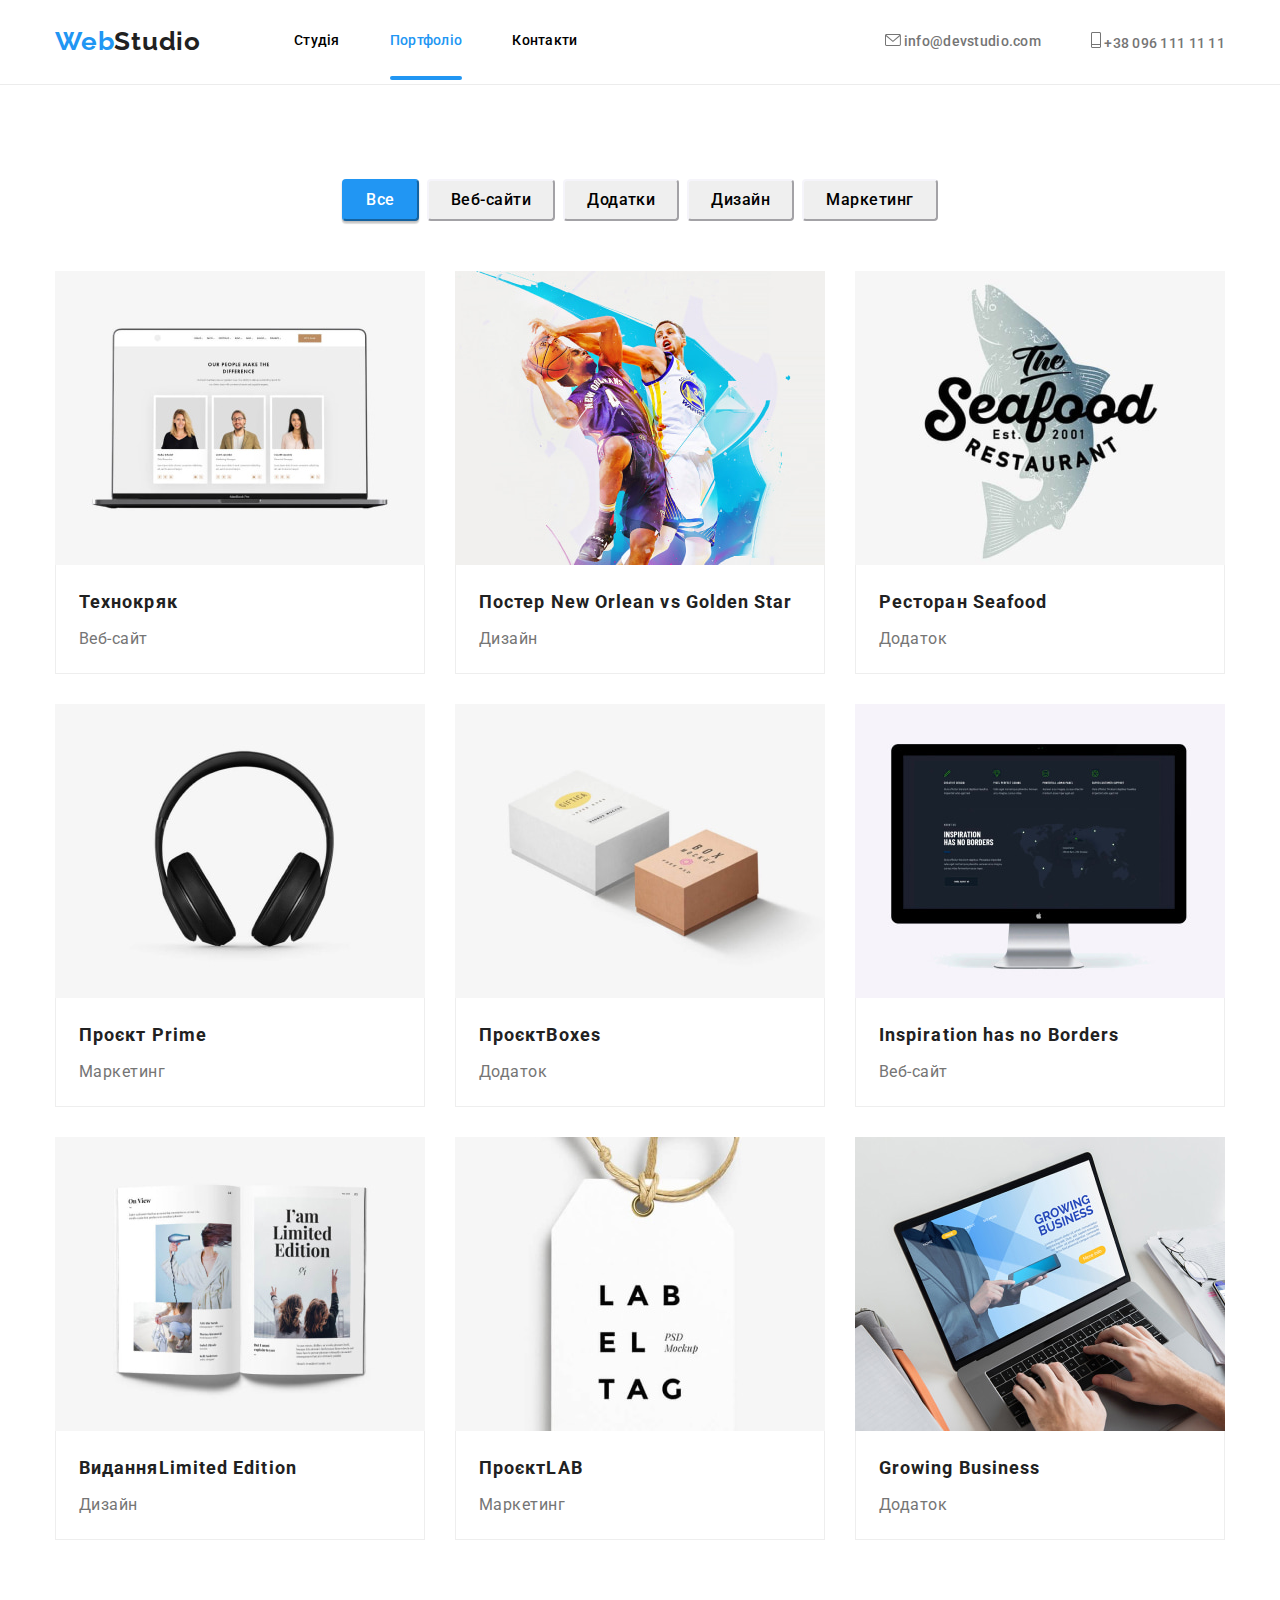
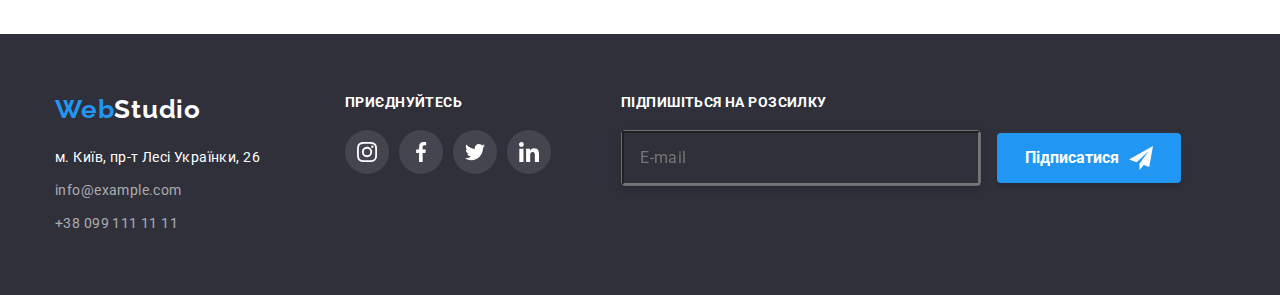
==== portfolio.html @ ef92cb03 "Initial commit" ====
<!DOCTYPE html>
<html lang="uk">
  <head>
    <meta charset="UTF-8" />
    <meta http-equiv="X-UA-Compatible" content="IE=edge" />
    <meta name="viewport" content="width=device-width, initial-scale=1.0" />

    <link
      rel="stylesheet"
      href="https://cdnjs.cloudflare.com/ajax/libs/modern-normalize/1.1.0/modern-normalize.min.css"
    />

    <!-- Fonts start -->
    <link rel="preconnect" href="https://fonts.googleapis.com" />
    <link rel="preconnect" href="https://fonts.gstatic.com" crossorigin />
    <link
      href="https://fonts.googleapis.com/css2?family=Raleway:wght@700&family=Roboto:wght@400;500;700;900&display=swap"
      rel="stylesheet"
    />
    <!-- Fonts end -->

    <title>Portfolio</title>
    <link rel="stylesheet" href="./css/style.css" />
  </head>

  <body class="body">
    <!-- heder -->
    <header class="heder">
      <div class="conteiner heder-conteiner">
        <a href="index.html" class="heder-logo link">
          <span class="logo-accent">Web</span><span class="logo-main-dark">Studio</span>
        </a>
        <nav class="heder-nav">
          <ul class="list heder-list">
            <li class="heder-item">
              <a href="index.html" class="heder-link link">Студія</a>
            </li>
            <li class="heder-item">
              <a href="portfolio.html" class="heder-link link current">Портфоліо</a>
            </li>
            <li class="heder-item">
              <a href="" class="heder-link link">Контакти</a>
            </li>
          </ul>
        </nav>
        <ul class="list heder-list">
          <li class="heder-item">
            <a href="mailto:info@devstudio.com" class="heder-link-contact link">
              <svg class="contact-icon" width="16" height="12">
                <use href="./images/icons.svg#email"></use>
              </svg>
              info@devstudio.com
            </a>
          </li>
          <li class="heder-item">
            <a href="tel:+380961111111" class="heder-link-contact link">
              <svg class="contact-icon" width="10" height="16">
                <use href="./images/icons.svg#tel"></use>
              </svg>
              +38 096 111 11 11
            </a>
          </li>
        </ul>
      </div>
    </header>

    <main>
      <!-- portfolio-filter -->

      <section class="section">
        <div class="conteiner portfolio">
          <h1 hidden>Вибір рабіт</h1>
          <ul class="list portfolio-filret-list">
            <li class="portfolio-filter-item">
              <button type="button" class="btn portfolio-bnt-current">Все</button>
            </li>
            <li class="portfolio-filter-item">
              <button type="button" class="btn portfolio-btn">Веб-сайти</button>
            </li>
            <li class="portfolio-filter-item">
              <button type="button" class="btn portfolio-btn">Додатки</button>
            </li>
            <li class="portfolio-filter-item">
              <button type="button" class="btn portfolio-btn">Дизайн</button>
            </li>
            <li class="portfolio-filter-item">
              <button type="button" class="btn portfolio-btn">Маркетинг</button>
            </li>
          </ul>

          <!-- portfolio -->

          <h2 hidden>Портфоліо</h2>
          <ul class="list portfolio-list">
            <li class="portfolio-item">
              <a href="" class="portfolio-link link">
                <div class="work-thumb">
                  <img
                    src="./images/portfolio/project1.jpg"
                    alt="фотографии работников"
                    width="370"
                    height="294"
                  />
                  <div class="overlay">
                    <p class="overlay-text">
                      Ресурс пропонує комплексні пропозиції з різним рівнем функціоналу та сервісів.
                      Все це дозволить відвідувачу отримати вичерпні відомості про компанію чи
                      приватну особу.
                    </p>
                  </div>
                </div>
                <div class="portfolio-item-desc">
                  <h3 class="subtitle portfolio-title">Технокряк</h3>
                  <p class="portfolio-desc">Веб-сайт</p>
                </div>
              </a>
            </li>
            <li class="portfolio-item">
              <a href="" class="portfolio-link link">
                <img
                  src="./images/portfolio/project2.jpg"
                  alt=",баскетбольний постер"
                  width="370"
                  height="294"
                />
                <div class="portfolio-item-desc">
                  <h3 class="subtitle portfolio-title">
                    Постер <span lang="en">New Orlean vs Golden Star</span>
                  </h3>
                  <p class="portfolio-desc">Дизайн</p>
                </div>
              </a>
            </li>
            <li class="portfolio-item">
              <a href="" class="portfolio-link link">
                <img
                  src="./images/portfolio/project3.jpg"
                  alt="логотип рыбного ресторана"
                  width="370"
                  height="294"
                />
                <div class="portfolio-item-desc">
                  <h3 class="subtitle portfolio-title">Ресторан <span lang="en">Seafood</span></h3>
                  <p class="portfolio-desc">Додаток</p>
                </div>
              </a>
            </li>
            <li class="portfolio-item">
              <a href="" class="portfolio-link link">
                <img
                  src="./images/portfolio/project4.jpg"
                  alt="наушники"
                  width="370"
                  height="294"
                />
                <div class="portfolio-item-desc">
                  <h3 class="subtitle portfolio-title">Проєкт <span lang="en">Prime</span></h3>
                  <p class="portfolio-desc">Маркетинг</p>
                </div>
              </a>
            </li>
            <li class="portfolio-item">
              <a href="" class="portfolio-link link">
                <img
                  src="./images/portfolio/project5.jpg"
                  alt="две коробки"
                  width="370"
                  height="294"
                />
                <div class="portfolio-item-desc">
                  <h3 class="subtitle portfolio-title">Проєкт<span lang="en">Boxes</span></h3>
                  <p class="portfolio-desc">Додаток</p>
                </div>
              </a>
            </li>
            <li class="portfolio-item">
              <a href="" class="portfolio-link link">
                <img
                  src="./images/portfolio/project6.jpg"
                  alt="монитор с изображением гаввной страници Веб-сайта"
                  width="370"
                  height="294"
                />
                <div class="portfolio-item-desc">
                  <h3 class="subtitle portfolio-title" lang="en">Inspiration has no Borders</h3>
                  <p class="portfolio-desc">Веб-сайт</p>
                </div>
              </a>
            </li>
            <li class="portfolio-item">
              <a href="" class="portfolio-link link">
                <img
                  src="./images/portfolio/project7.jpg"
                  alt="раскрытая книга с фотографиями"
                  width="370"
                  height="294"
                />
                <div class="portfolio-item-desc">
                  <h3 class="subtitle portfolio-title">
                    Видання<span lang="en">Limited Edition</span>
                  </h3>
                  <p class="portfolio-desc">Дизайн</p>
                </div>
              </a>
            </li>
            <li class="portfolio-item">
              <a href="" class="portfolio-link link">
                <img
                  src="./images/portfolio/project8.jpg"
                  alt=",бирка с текстом"
                  width="370"
                  height="294"
                />
                <div class="portfolio-item-desc">
                  <h3 class="subtitle portfolio-title">Проєкт<span lang="en">LAB</span></h3>
                  <p class="portfolio-desc">Маркетинг</p>
                </div>
              </a>
            </li>
            <li class="portfolio-item">
              <a href="" class="portfolio-link link">
                <img
                  src="./images/portfolio/project9.jpg"
                  alt="руки набирают текст на клавиатуре ноутбука"
                  width="370"
                  height="294"
                />
                <div class="portfolio-item-desc">
                  <h3 class="subtitle portfolio-title" lang="en">Growing Business</h3>
                  <p class="portfolio-desc">Додаток</p>
                </div>
              </a>
            </li>
          </ul>
        </div>
      </section>
    </main>

    <!-- footer -->

    <footer class="footer">
      <div class="footer-box">
        <div class="footer-conteiner">
          <a href="index.html" class="footer-logo link">
            <span class="logo-accent">Web</span><span class="logo-main-light">Studio</span>
          </a>
          <address class="contact-adderss">
            <p class="contact-address-desc">м. Київ, пр-т Лесі Українки, 26</p>
            <ul class="list contact-list">
              <li class="contact-item">
                <a href="mailto:info@example.com" class="contact-link link">info@example.com</a>
              </li>
              <li class="contact-item">
                <a href="tel:+380991111111" class="contact-link link">+38 099 111 11 11</a>
              </li>
            </ul>
          </address>
        </div>
        <div class="footer-social">
          <h2 class="footer-social-title">приєднуйтесь</h2>
          <ul class="list footer-social-list">
            <li class="item">
              <a
                class="footer-social-link social-link link"
                href=""
                target="_blank"
                rel="nooperent noreferrer"
                aria-label="instagram"
              >
                <svg class="footer-social-icon" width="20" height="20">
                  <use href="./images/icons.svg#instagram"></use>
                </svg>
              </a>
            </li>
            <li class="item">
              <a
                class="footer-social-link social-link link"
                href=""
                target="_blank"
                rel="nooperent noreferrer"
                aria-label="facebook"
              >
                <svg class="footer-social-icon" width="20" height="20">
                  <use href="./images/icons.svg#facebook"></use>
                </svg>
              </a>
            </li>
            <li class="item">
              <a
                class="footer-social-link social-link link"
                href=""
                target="_blank"
                rel="nooperent noreferrer"
                aria-label="twitter"
              >
                <svg class="footer-social-icon" width="20" height="20">
                  <use href="./images/icons.svg#twitter"></use>
                </svg>
              </a>
            </li>
            <li class="item">
              <a
                class="footer-social-link social-link link"
                href=""
                target="_blank"
                rel="nooperent noreferrer"
                aria-label="Linkedin"
              >
                <svg class="footer-social-icon" width="20" height="20">
                  <use href="./images/icons.svg#linkedin"></use>
                </svg>
              </a>
            </li>
          </ul>
        </div>
        <div class="footer-register-form">
          <h2 class="footer-register-form-list">Підпишіться на розсилку</h2>
          <label class="footer-register-label">
            <input class="footer-register-input" name="email" type="email" placeholder="E-mail" />
          </label>

          <button class="footer-register-btn" type="submit">
            Підписатися
            <svg class="footer-register-btn-icon" width="24" height="24">
              <use href="./images/icons.svg#icon-send"></use>
            </svg>
          </button>
        </div>
      </div>
    </footer>
  </body>
</html>
---- css/style.css ----
:root {
  --primery-text-color: #212121;
  --text-color: #757575;
  --accent-color: #2196f3;
  --white-color: #ffffff;
  --social-link-color: #afb1b8;

  --backgraund1: #2f303a;
  --background3: #f5f4fa;

  --main-font: Roboto;
  --secondary-font: Raleway;

  --animation: 250ms cubic-bezier(0.4, 0, 0.2, 1);
}

h1,
h2,
h3,
h4,
h5,
h6,
p {
  margin: 0px;
}

img {
  display: block;
}

.body {
  color: var(--primery-text-color);
  font-family: var(--main-font), sans-serif;
}

.no-scroll {
  overflow: hidden;
}

.conteiner {
  width: 1200px;
  padding: 0 15px;
  margin-left: auto;
  margin-right: auto;
}

.list {
  list-style: none;
  padding: 0;
  margin: 0;
}

.link {
  font-style: normal;
  text-decoration: none;
}

.title {
  font-weight: 700;
  font-size: 36px;
  line-height: calc(42 / 36);
  text-align: center;
  letter-spacing: 0.03em;
  margin-bottom: 50px;
}
.subtitle {
  margin-bottom: 10px;
}

.section {
  padding-top: 94px;
  max-width: 1600px;
  margin-left: auto;
  margin-right: auto;
}

.visuaaly-hidden {
  position: absolute;
  white-space: nowrap;
  width: 1px;
  height: 1px;
  overflow: hidden;
  border: 0;
  padding: 0;
  clip: rect(0 0 0 0);
  clip-path: inset(50%);
  margin: -1px;
}

/* Header */

.heder {
  border-bottom: 1px solid #ececec;
}

.heder-conteiner {
  display: flex;
  align-items: center;
}

.heder-logo {
  margin-right: 93px;
  padding-top: 24px;
  padding-bottom: 25px;
}

.heder-nav {
  margin-right: auto;
}

.heder-list {
  display: flex;
  gap: 50px;
}

.heder-link {
  display: block;
  font-weight: 500;
  font-size: 14px;
  line-height: calc(16 / 14);
  letter-spacing: 0.02em;
  color: initial;
  padding-top: 32px;
  padding-bottom: 32px;
  transition: color var(--animation);
}

.heder-link:hover,
.heder-link:focus {
  color: var(--accent-color);
}

.current {
  position: relative;
  color: var(--accent-color);
}

.current::after {
  content: '';
  position: relative;
  bottom: -28px;
  left: 0;

  display: block;
  width: 100%;
  height: 4px;

  background: var(--accent-color);
  border-radius: 2px;
}

.heder-link-contact {
  color: var(--text-color);
  text-decoration: none;
  font-weight: 500;
  font-size: 14px;
  line-height: calc(16 / 14);
  letter-spacing: 0.02em;
  padding-top: 32px;
  padding-bottom: 32px;
  transition: color var(--animation);
}

.heder-link-contact:hover,
.heder-link-contact:focus {
  color: var(--accent-color);
}

.contact-icon {
  fill: currentColor;
}

.logo-accent {
  font-family: var(--secondary-font);
  font-weight: 700;
  font-size: 26px;
  line-height: calc(31 / 26);
  letter-spacing: 0.03em;
  color: var(--accent-color);
}

.logo-main-dark {
  font-family: var(--secondary-font);
  font-weight: 700;
  font-size: 26px;
  line-height: calc(31 / 26);
  letter-spacing: 0.03em;
  color: var(--primery-text-color);
}

.logo-main-light {
  font-family: var(--secondary-font);
  font-weight: 700;
  font-size: 26px;
  line-height: calc(31 / 26);
  letter-spacing: 0.03em;
  color: var(--white-color);
}

/* HERO */

.hero {
  max-width: 1600px;
  margin-left: auto;
  margin-right: auto;
  background-color: var(--backgraund1);
  background-image: linear-gradient(90deg, rgba(47, 48, 58, 0.4), rgba(47, 48, 58, 0.4)),
    url(../images/main/hero/hero-bg.png);
  background-repeat: no-repeat;
  background-position: center;
  background-size: cover;
  padding-top: 200px;
  padding-bottom: 200px;
}
.mail-title {
  font-weight: 900;
  color: var(--white-color);
  font-size: 44px;
  line-height: 1.36;
  text-align: center;
  letter-spacing: 0.06em;
  text-transform: uppercase;
  margin-bottom: 30px;
  width: 696px;
  margin-left: auto;
  margin-right: auto;
}

.hero-btn {
  display: block;
  font-family: var(--main-font);
  font-weight: 700;
  font-size: 16px;
  line-height: calc(30 / 16);
  letter-spacing: 0.06em;
  background-color: var(--accent-color);
  color: var(--white-color);
  cursor: pointer;
  border-radius: 4px;
  border: none;
  min-width: 200px;
  min-height: 50px;
  max-width: 250px;
  padding: 9px 33px 9px 29px;
  margin: 0 auto;
}

/* Benefist */

.benefist-list {
  display: flex;
  gap: 30px;
}
.benefist-box {
  height: 120px;
  background-color: var(--background3);
  display: flex;
  align-items: center;
  justify-content: center;
  margin-bottom: 30px;
}

.benefist-item {
  width: 270px;
}

.benefist-title {
  font-weight: 700;
  font-size: 14px;
  line-height: calc(16 / 14);
  letter-spacing: 0.03em;
  text-transform: uppercase;
}

.benefist-desc {
  font-weight: 400;
  font-size: 14px;
  line-height: calc(24 / 14);
  letter-spacing: 0.03em;
  color: var(--text-color);
}

/* WORK'S */

.works {
  padding-bottom: 94px;
}

.works-list {
  display: flex;
  gap: 30px;
}

.works-item {
  position: relative;
}

.works-subtitle-box {
  width: 100%;
  padding-top: 27px;
  padding-bottom: 27px;
  background-color: rgba(47, 48, 58, 0.8);

  position: absolute;
  top: 224px;
}

.works-subtitle {
  color: var(--white-color);
  font-weight: 700;
  font-size: 14px;
  line-height: calc(16 / 14);
  text-align: center;
  letter-spacing: 0.03em;
  text-transform: uppercase;
}

/* TEAM */
.team {
  background-color: var(--background3);
  padding-bottom: 94px;
}

.team-list {
  display: flex;
  gap: 30px;
}

.team-item {
  background-color: var(--white-color);
  box-shadow: 0px 1px 3px rgba(0, 0, 0, 0.12), 0px 1px 1px rgba(0, 0, 0, 0.14),
    0px 2px 1px rgba(0, 0, 0, 0.2);
  border-radius: 0px 0px 4px 4px;
}

.team-images-desc {
  padding-top: 30px;
  padding-bottom: 30px;
}

.team-images {
  font-weight: 500;
  font-size: 16px;
  line-height: calc(19 / 16);
  text-align: center;
  letter-spacing: 0.03em;
}
.team-desc {
  line-height: calc(19 / 16);
  text-align: center;
  letter-spacing: 0.03em;
  color: var(--text-color);
}

/* FOOTER */

.footer {
  background-color: var(--backgraund1);
  padding-top: 60px;
  padding-bottom: 60px;
}

.footer-box {
  display: flex;
  max-width: 1200px;
  margin-left: auto;
  margin-right: auto;
  gap: 70px;
}

.footer-conteiner {
  padding: 0 15px;
}

.footer-logo {
  display: block;
  margin-bottom: 20px;
}

.contact-address-desc {
  font-style: normal;
  font-size: 14px;
  line-height: calc(24 / 14);
  letter-spacing: 0.03em;
  color: var(--white-color);
  margin-bottom: 9px;
}

.contact-item:nth-last-child(2) {
  margin-bottom: 9px;
}

.contact-link {
  font-size: 14px;
  line-height: calc(24 / 14);
  letter-spacing: 0.03em;
  color: rgba(255, 255, 255, 0.6);
  transition: color var(--animation);
}

.contact-link:hover,
.contact-link:focus {
  color: rgba(33, 150, 243, 0.6);
}

.footer-social .footer-social-list {
  display: flex;
  align-items: center;
  justify-content: center;
  gap: 10px;
  margin-top: 20px;
}

.footer-social-title {
  font-weight: 700;
  font-size: 14px;
  line-height: calc(16 / 14);
  letter-spacing: 0.03em;
  text-transform: uppercase;
  color: var(--white-color);
}
.footer-social-link {
  background-color: rgba(255, 255, 255, 0.1);
  fill: var(--white-color);
}

.footer-register-form-list {
  font-weight: 700;
  font-size: 14px;
  line-height: calc(16 / 14);
  letter-spacing: 0.03em;
  text-transform: uppercase;
  color: var(--white-color);
}

.footer-register-label {
  display: inline-block;
  margin-top: 20px;
  margin-right: 12px;
  border: 1px solid rgba(255, 255, 255, 0.3);
  filter: drop-shadow(0px 4px 4px rgba(0, 0, 0, 0.15));
  border-radius: 4px;
}

.footer-register-input {
  min-width: 358px;
  padding: 15px 16px;
  font-size: 16px;
  line-height: calc(20 / 16);
  letter-spacing: 0.03em;
  color: rgba(255, 255, 255, 0.6);
  background-color: var(--backgraund1);
}

.footer-register-btn {
  display: inline-flex;
  align-items: center;
  text-align: center;
  gap: 10px;
  padding: 10px 28px;
  font-weight: 700;
  font-size: 16px;
  line-height: calc(30 / 16);
  color: var(--white-color);
  background-color: var(--accent-color);
  box-shadow: 0px 4px 4px rgba(0, 0, 0, 0.15);
  border: none;
  border-radius: 4px;
  cursor: pointer;
}

.footer-register-btn-icon {
  fill: var(--white-color);
}

/* Portfolio */

.portfolio-filret-list {
  display: flex;
  gap: 8px;
  margin-left: auto;
  margin-right: auto;
  justify-content: center;
  margin-bottom: 50px;
}

.portfolio-title {
  font-weight: 700;
  font-size: 18px;
  line-height: 36px;
  letter-spacing: 0.06em;
  margin-bottom: 4px;
  color: var(--primery-text-color);
}

.portfolio-desc {
  line-height: calc(30 / 16);
  letter-spacing: 0.03em;
  color: var(--text-color);
}

.btn {
  font-family: inherit;
  font-weight: 500;
  font-size: 16px;
  line-height: calc(26 / 16);
  text-align: center;
  letter-spacing: 0.03em;
  cursor: pointer;
  border-radius: 4px;
  padding: 6px 22px;
}
.portfolio-bnt-current {
  color: var(--white-color);
  background-color: var(--accent-color);
  border-color: var(--accent-color);
  box-shadow: 0px 3px 1px rgba(0, 0, 0, 0.1), 0px 1px 2px rgba(0, 0, 0, 0.08),
    0px 2px 2px rgba(0, 0, 0, 0.12);
}

.portfolio-btn {
  border-color: var(--background3);
  transition: color var(--animation), background-color var(--animation),
    border-color var(--animation), box-shadow var(--animation);
}

.portfolio-btn:hover,
.portfolio-btn:focus {
  color: var(--white-color);
  background-color: var(--accent-color);
  border-color: var(--accent-color);
  box-shadow: 0px 3px 1px rgba(0, 0, 0, 0.1), 0px 1px 2px rgba(0, 0, 0, 0.08),
    0px 2px 2px rgba(0, 0, 0, 0.12);
}

.portfolio-list {
  display: flex;
  flex-wrap: wrap;
  gap: 30px;
  margin-bottom: 94px;
}

.portfolio-link {
  display: block;
  transition: box-shadow var(--animation);
}

.portfolio-link:hover,
.portfolio-link:focus {
  box-shadow: 0px 3px 1px rgba(0, 0, 0, 0.1), 0px 1px 2px rgba(0, 0, 0, 0.08),
    0px 2px 2px rgba(0, 0, 0, 0.12);
}

.work-thumb {
  position: relative;
  overflow: hidden;
}

.overlay {
  background-color: rgba(33, 150, 243, 0.9);
  position: absolute;
  top: 0;
  left: 0;
  display: flex;
  align-items: center;
  justify-content: center;
  width: 100%;
  height: 100%;
  padding: 63px 24px;
  transform: translateY(100%);
  transition: transform var(--animation);
}

.portfolio-link:hover .overlay,
.portfolio-link:focus .overlay {
  transform: translateY(0%);
}

.overlay-text {
  color: var(--white-color);

  font-weight: 400;
  font-size: 18px;
  line-height: calc(28 / 18);
  text-align: center;
  letter-spacing: 0.03em;
  text-shadow: 0px 4px 4px rgba(0, 0, 0, 0.25);
  user-select: none;
}

.portfolio-item-desc {
  padding: 19px 23px;
  border-left: 1px solid #eeeeee;
  border-bottom: 1px solid #eeeeee;
  border-right: 1px solid #eeeeee;
}

/* Socials links */

.social {
  display: flex;
  align-items: center;
  justify-content: center;
  gap: 10px;
  margin-top: 16px;
}

.social-link {
  display: flex;
  align-items: center;
  justify-content: center;
  width: 44px;
  height: 44px;
  border-radius: 50%;
  transition: background-color var(--animation);
}

.social-icon {
  fill: var(--social-link-color);
  transition: fill var(--animation);
}

.social-link:hover,
.social-link:focus {
  background-color: var(--accent-color);
}

.social-link:hover .social-icon,
.social-link:focus .social-icon {
  fill: var(--white-color);
}

/* Clients */

.client-section {
  padding-bottom: 94px;
}

.clients-list {
  display: flex;
  align-items: center;
  justify-content: center;
  gap: 30px;
  margin-top: 50px;
}

.client-link {
  width: 170px;
  height: 92px;
  border: 1px solid var(--social-link-color);
  border-radius: 4px;
  display: flex;
  align-items: center;
  justify-content: center;
  transition: border var(--animation);
}

.client-link:hover,
.contact-link:focus {
  border: 1px solid var(--accent-color);
}

.icon {
  fill: var(--social-link-color);
  transition: fill var(--animation);
}
.icon:hover,
.icon:focus {
  fill: var(--accent-color);
}

/* Modal Window */

.backdrop {
  position: fixed;
  top: 0;
  left: 0;
  width: 100%;
  height: 100%;
  background-color: rgba(0, 0, 0, 0.2);
  display: flex;
  align-items: center;
  justify-content: center;
  z-index: 100;
  transition: opacity var(--animation), visibility var(--animation);
}

.backdrop.is-hidden {
  opacity: 0;
  visibility: hidden;
  pointer-events: none;
}

.modal {
  position: absolute;
  top: 50%;
  left: 50%;
  transform: translate(-50%, -50%) scale(1) rotate(0);
  min-width: 528px;
  /* min-height: 581px; */
  background-color: var(--white-color);
  border-radius: 4px;
  filter: drop-shadow(0px 4px 4px rgba(0, 0, 0, 0.25));
  opacity: 1;
  transition: transform var(--animation), opacity var(--animation);
}

.backdrop.is-hidden .modal {
  opacity: 0;
  transform: translate(-50%, -50%) scale(0.4) rotate(90deg);
}

.modal-btn {
  position: absolute;
  top: 8px;
  right: 8px;
  display: flex;
  align-items: center;
  justify-content: center;
  width: 30px;
  height: 30px;
  border: 1px solid rgba(0, 0, 0, 0.1);
  border-radius: 50%;
  padding: 0;
  background-color: transparent;
  cursor: pointer;
}

.register-form {
  padding: 40px;
  text-align: center;
}

.register-form-title {
  display: block;
  font-size: 20px;
  line-height: calc(23 / 20);
  text-align: center;
  letter-spacing: 0.03em;
  margin-bottom: 12px;
}

.regisret-form-wrap {
  position: relative;
  display: block;
  margin-bottom: 10px;
}

.register-form-warp:last-child {
  margin-bottom: 0;
}

.register-form-label {
  display: block;
  text-align: left;
  margin-bottom: 4px;
  color: var(--text-color);
}

.register-form-input {
  width: 100%;
  padding: 11px 12px;
  padding-left: 42px;
  border: 1px solid rgba(33, 33, 33, 0.2);
  border-radius: 4px;
}

.register-form-input {
  cursor: pointer;
  outline: none;
  transition: border var(--animation), fill var(--animation);
}

.register-form-input:hover,
.register-form-input:focus,
.register-form-massege:hover,
.register-form-massege:focus {
  border: 1px solid var(--accent-color);
}

.register-form-input:hover + .register-form-icon,
.register-form-input:focus + .register-form-icon {
  fill: var(--accent-color);
}

.register-form-massege {
  width: 100%;
  border: 1px solid rgba(33, 33, 33, 0.2);
  border-radius: 4px;
  padding: 12px 16px;
  outline: none;
  resize: none;
  cursor: pointer;
}

.register-form-icon {
  position: absolute;
  bottom: 12px;
  left: 12px;
}

.register-form-agreement {
  display: flex;
  position: relative;
  align-items: center;
  justify-content: center;
  gap: 7px;
  margin-bottom: 30px;
}

.register-icon {
  position: absolute;
  bottom: 5px;
  left: 7px;
  transition: background-color var(--animation);
}

.register-icon-check {
  opacity: 0;
  transition: opacity var(--animation), fill var(--animation);
}

.register-checkbox:checked + .register-icon {
  background-color: var(--accent-color);
}

.register-checkbox:checked + .register-icon .register-icon-check {
  opacity: 1;
  fill: var(--white-color);
}

.register-checkbox:checked + .register-icon .register-icon-uncheck {
  fill: var(--accent-color);
}

.register-form-agreement-text {
  font-size: 14px;
  line-height: calc(24 / 14);
  letter-spacing: 0.03em;
  color: var(--text-color);
  text-underline-position: under;
  user-select: none;
}

.register-form-agreement-link {
  font-size: 14px;
  line-height: calc(24 / 14);
  letter-spacing: 0.03em;
  color: var(--accent-color);
}

.register-form-btn {
  display: inline-flex;
  align-items: center;
  text-align: center;
  font-size: 16px;
  line-height: calc(30 / 16);
  letter-spacing: 0.06em;
  color: var(--white-color);
  background-color: var(--accent-color);
  padding: 10px 52px;
  border: none;
  border-radius: 4px;
  box-shadow: 0px 1px 3px rgba(0, 0, 0, 0.12), 0px 1px 1px rgba(0, 0, 0, 0.14),
    0px 2px 1px rgba(0, 0, 0, 0.2);
  user-select: none;
  cursor: pointer;
}
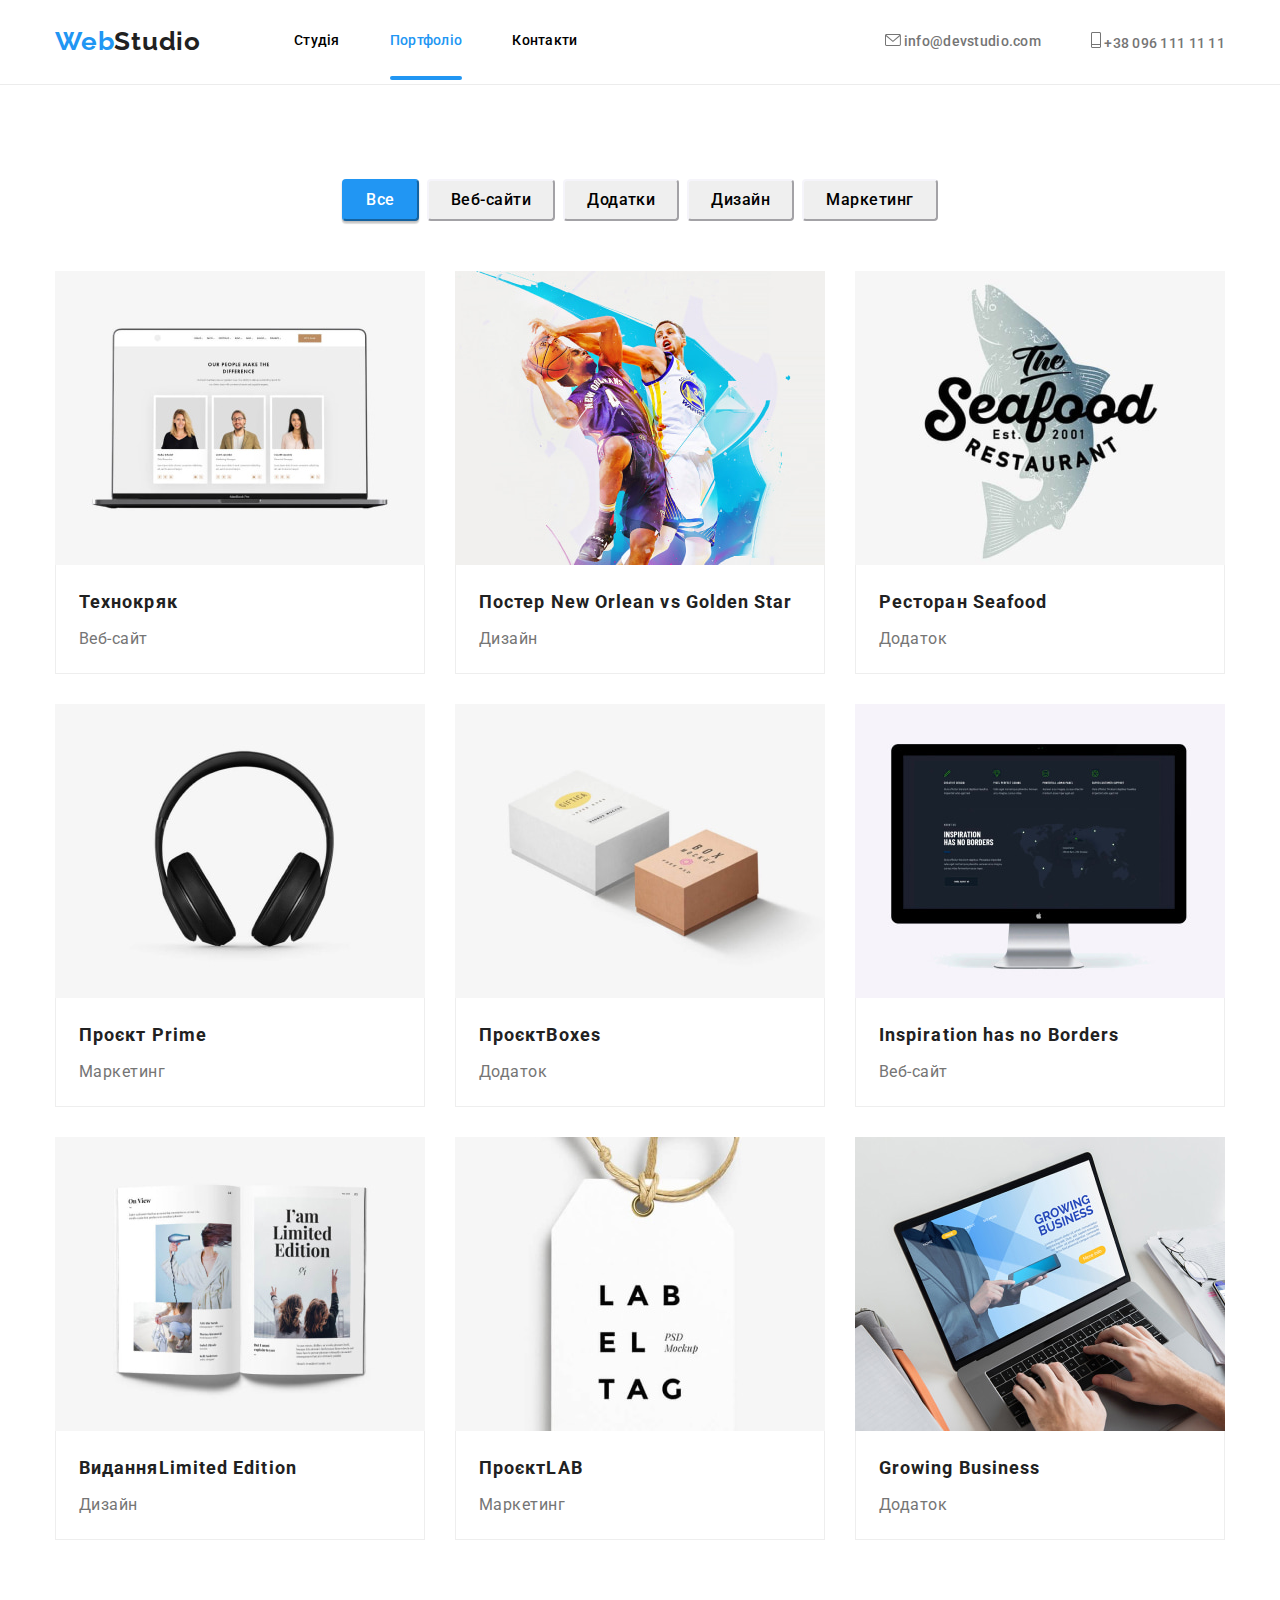
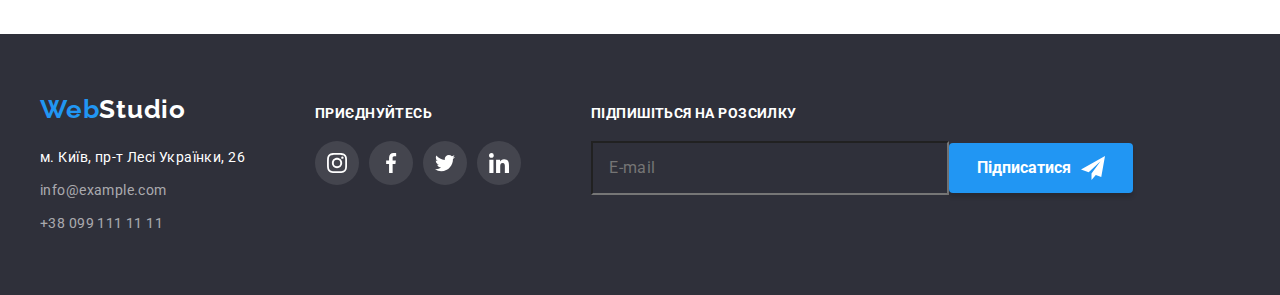
==== commit 2095e0ca: "hw-07 bem" ====
--- a/portfolio.html
+++ b/portfolio.html
@@ -25,36 +25,37 @@
 
   <body class="body">
     <!-- heder -->
+
     <header class="heder">
-      <div class="conteiner heder-conteiner">
-        <a href="index.html" class="heder-logo link">
-          <span class="logo-accent">Web</span><span class="logo-main-dark">Studio</span>
+      <div class="heder__conteiner conteiner">
+        <a href="index.html" class="heder__logo link">
+          <span class="heder__logo-accent">Web</span><span class="heder__logo-dark">Studio</span>
         </a>
-        <nav class="heder-nav">
-          <ul class="list heder-list">
-            <li class="heder-item">
-              <a href="index.html" class="heder-link link">Студія</a>
-            </li>
-            <li class="heder-item">
-              <a href="portfolio.html" class="heder-link link current">Портфоліо</a>
-            </li>
-            <li class="heder-item">
-              <a href="" class="heder-link link">Контакти</a>
+        <nav class="nav">
+          <ul class="nav__list list">
+            <li class="nav__item">
+              <a href="index.html" class="nav__link link">Студія</a>
+            </li>
+            <li class="nav__item">
+              <a href="portfolio.html" class="nav__link nav__link--current link">Портфоліо</a>
+            </li>
+            <li class="nav__item">
+              <a href="" class="nav__link link">Контакти</a>
             </li>
           </ul>
         </nav>
-        <ul class="list heder-list">
-          <li class="heder-item">
-            <a href="mailto:info@devstudio.com" class="heder-link-contact link">
-              <svg class="contact-icon" width="16" height="12">
+        <ul class="list nav__list">
+          <li class="nav__item">
+            <a href="mailto:info@devstudio.com" class="nav__link-contact link">
+              <svg class="nav__icon" width="16" height="12">
                 <use href="./images/icons.svg#email"></use>
               </svg>
               info@devstudio.com
             </a>
           </li>
-          <li class="heder-item">
-            <a href="tel:+380961111111" class="heder-link-contact link">
-              <svg class="contact-icon" width="10" height="16">
+          <li class="nav__item">
+            <a href="tel:+380961111111" class="nav__link-contact link">
+              <svg class="nav__icon" width="10" height="16">
                 <use href="./images/icons.svg#tel"></use>
               </svg>
               +38 096 111 11 11
@@ -63,7 +64,6 @@
         </ul>
       </div>
     </header>
-
     <main>
       <!-- portfolio-filter -->
 
@@ -239,92 +239,94 @@
     <!-- footer -->
 
     <footer class="footer">
-      <div class="footer-box">
-        <div class="footer-conteiner">
-          <a href="index.html" class="footer-logo link">
-            <span class="logo-accent">Web</span><span class="logo-main-light">Studio</span>
+      <div class="footer__box">
+        <div class="footer__conteiner">
+          <a href="index.html" class="footer__logo link">
+            <span class="footer__logo--accent">Web</span
+            ><span class="footer__logo--light">Studio</span>
           </a>
-          <address class="contact-adderss">
-            <p class="contact-address-desc">м. Київ, пр-т Лесі Українки, 26</p>
-            <ul class="list contact-list">
-              <li class="contact-item">
-                <a href="mailto:info@example.com" class="contact-link link">info@example.com</a>
+          <address class="address">
+            <p class="address__desc">м. Київ, пр-т Лесі Українки, 26</p>
+            <ul class="list address__list">
+              <li class="address__item">
+                <a href="mailto:info@example.com" class="address__link link">info@example.com</a>
               </li>
-              <li class="contact-item">
-                <a href="tel:+380991111111" class="contact-link link">+38 099 111 11 11</a>
+              <li class="address__item">
+                <a href="tel:+380991111111" class="address__link link">+38 099 111 11 11</a>
               </li>
             </ul>
           </address>
         </div>
         <div class="footer-social">
-          <h2 class="footer-social-title">приєднуйтесь</h2>
-          <ul class="list footer-social-list">
-            <li class="item">
+          <h2 class="footer-social__title">приєднуйтесь</h2>
+          <ul class="list footer-social__list">
+            <li class="footer-social__item">
               <a
-                class="footer-social-link social-link link"
+                class="footer-social__link social__link link"
                 href=""
                 target="_blank"
                 rel="nooperent noreferrer"
                 aria-label="instagram"
               >
-                <svg class="footer-social-icon" width="20" height="20">
+                <svg class="footer-social__icon" width="20" height="20">
                   <use href="./images/icons.svg#instagram"></use>
                 </svg>
               </a>
             </li>
-            <li class="item">
+            <li class="footer-social__item">
               <a
-                class="footer-social-link social-link link"
+                class="footer-social__link social__link link"
                 href=""
                 target="_blank"
                 rel="nooperent noreferrer"
                 aria-label="facebook"
               >
-                <svg class="footer-social-icon" width="20" height="20">
+                <svg class="footer-social__icon" width="20" height="20">
                   <use href="./images/icons.svg#facebook"></use>
                 </svg>
               </a>
             </li>
-            <li class="item">
+            <li class="footer-social__item">
               <a
-                class="footer-social-link social-link link"
+                class="footer-social__link social__link link"
                 href=""
                 target="_blank"
                 rel="nooperent noreferrer"
                 aria-label="twitter"
               >
-                <svg class="footer-social-icon" width="20" height="20">
+                <svg class="footer-social__icon" width="20" height="20">
                   <use href="./images/icons.svg#twitter"></use>
                 </svg>
               </a>
             </li>
-            <li class="item">
+            <li class="footer-social__item">
               <a
-                class="footer-social-link social-link link"
+                class="footer-social__link social__link link"
                 href=""
                 target="_blank"
                 rel="nooperent noreferrer"
                 aria-label="Linkedin"
               >
-                <svg class="footer-social-icon" width="20" height="20">
+                <svg class="footer-social__icon" width="20" height="20">
                   <use href="./images/icons.svg#linkedin"></use>
                 </svg>
               </a>
             </li>
           </ul>
         </div>
-        <div class="footer-register-form">
-          <h2 class="footer-register-form-list">Підпишіться на розсилку</h2>
-          <label class="footer-register-label">
-            <input class="footer-register-input" name="email" type="email" placeholder="E-mail" />
-          </label>
-
-          <button class="footer-register-btn" type="submit">
-            Підписатися
-            <svg class="footer-register-btn-icon" width="24" height="24">
-              <use href="./images/icons.svg#icon-send"></use>
-            </svg>
-          </button>
+        <div class="register">
+          <h2 class="register__list">Підпишіться на розсилку</h2>
+          <form action="" class="register__form">
+            <label class="register__label">
+              <input class="register__input" name="email" type="email" placeholder="E-mail" />
+            </label>
+            <button class="register__btn" type="submit">
+              Підписатися
+              <svg class="register__btn-icon" width="24" height="24">
+                <use href="./images/icons.svg#icon-send"></use>
+              </svg>
+            </button>
+          </form>
         </div>
       </div>
     </footer>
--- a/css/style.css
+++ b/css/style.css
@@ -93,27 +93,27 @@
   border-bottom: 1px solid #ececec;
 }
 
-.heder-conteiner {
-  display: flex;
-  align-items: center;
-}
-
-.heder-logo {
+.heder__conteiner {
+  display: flex;
+  align-items: center;
+}
+
+.heder__logo {
   margin-right: 93px;
   padding-top: 24px;
   padding-bottom: 25px;
 }
 
-.heder-nav {
+.nav {
   margin-right: auto;
 }
 
-.heder-list {
+.nav__list {
   display: flex;
   gap: 50px;
 }
 
-.heder-link {
+.nav__link {
   display: block;
   font-weight: 500;
   font-size: 14px;
@@ -125,31 +125,29 @@
   transition: color var(--animation);
 }
 
-.heder-link:hover,
-.heder-link:focus {
+.nav__link:hover,
+.nav__link:focus {
   color: var(--accent-color);
 }
 
-.current {
+.nav__link--current {
   position: relative;
   color: var(--accent-color);
 }
 
-.current::after {
+.nav__link--current::after {
   content: '';
   position: relative;
   bottom: -28px;
   left: 0;
-
   display: block;
   width: 100%;
   height: 4px;
-
   background: var(--accent-color);
   border-radius: 2px;
 }
 
-.heder-link-contact {
+.nav__link-contact {
   color: var(--text-color);
   text-decoration: none;
   font-weight: 500;
@@ -161,16 +159,16 @@
   transition: color var(--animation);
 }
 
-.heder-link-contact:hover,
-.heder-link-contact:focus {
+.nav__link-contact:hover,
+.nav__link-contact:focus {
   color: var(--accent-color);
 }
 
-.contact-icon {
+.nav__icon {
   fill: currentColor;
 }
 
-.logo-accent {
+.heder__logo-accent {
   font-family: var(--secondary-font);
   font-weight: 700;
   font-size: 26px;
@@ -179,22 +177,13 @@
   color: var(--accent-color);
 }
 
-.logo-main-dark {
+.heder__logo-dark {
   font-family: var(--secondary-font);
   font-weight: 700;
   font-size: 26px;
   line-height: calc(31 / 26);
   letter-spacing: 0.03em;
   color: var(--primery-text-color);
-}
-
-.logo-main-light {
-  font-family: var(--secondary-font);
-  font-weight: 700;
-  font-size: 26px;
-  line-height: calc(31 / 26);
-  letter-spacing: 0.03em;
-  color: var(--white-color);
 }
 
 /* HERO */
@@ -212,7 +201,7 @@
   padding-top: 200px;
   padding-bottom: 200px;
 }
-.mail-title {
+.hero__title {
   font-weight: 900;
   color: var(--white-color);
   font-size: 44px;
@@ -226,7 +215,7 @@
   margin-right: auto;
 }
 
-.hero-btn {
+.hero__btn {
   display: block;
   font-family: var(--main-font);
   font-weight: 700;
@@ -247,11 +236,16 @@
 
 /* Benefist */
 
-.benefist-list {
+.benefist__list {
   display: flex;
   gap: 30px;
 }
-.benefist-box {
+
+.benefist__item {
+  width: 270px;
+}
+
+.benefist__box {
   height: 120px;
   background-color: var(--background3);
   display: flex;
@@ -260,11 +254,7 @@
   margin-bottom: 30px;
 }
 
-.benefist-item {
-  width: 270px;
-}
-
-.benefist-title {
+.benefist__title {
   font-weight: 700;
   font-size: 14px;
   line-height: calc(16 / 14);
@@ -272,7 +262,7 @@
   text-transform: uppercase;
 }
 
-.benefist-desc {
+.benefist__desc {
   font-weight: 400;
   font-size: 14px;
   line-height: calc(24 / 14);
@@ -286,16 +276,16 @@
   padding-bottom: 94px;
 }
 
-.works-list {
+.works__list {
   display: flex;
   gap: 30px;
 }
 
-.works-item {
+.works__item {
   position: relative;
 }
 
-.works-subtitle-box {
+.works__subtitle--box {
   width: 100%;
   padding-top: 27px;
   padding-bottom: 27px;
@@ -305,7 +295,7 @@
   top: 224px;
 }
 
-.works-subtitle {
+.works__subtitle {
   color: var(--white-color);
   font-weight: 700;
   font-size: 14px;
@@ -321,31 +311,31 @@
   padding-bottom: 94px;
 }
 
-.team-list {
+.team__list {
   display: flex;
   gap: 30px;
 }
 
-.team-item {
+.team__item {
   background-color: var(--white-color);
   box-shadow: 0px 1px 3px rgba(0, 0, 0, 0.12), 0px 1px 1px rgba(0, 0, 0, 0.14),
     0px 2px 1px rgba(0, 0, 0, 0.2);
   border-radius: 0px 0px 4px 4px;
 }
 
-.team-images-desc {
+.team__desc--box {
   padding-top: 30px;
   padding-bottom: 30px;
 }
 
-.team-images {
+.team__images {
   font-weight: 500;
   font-size: 16px;
   line-height: calc(19 / 16);
   text-align: center;
   letter-spacing: 0.03em;
 }
-.team-desc {
+.team__desc {
   line-height: calc(19 / 16);
   text-align: center;
   letter-spacing: 0.03em;
@@ -360,24 +350,43 @@
   padding-bottom: 60px;
 }
 
-.footer-box {
-  display: flex;
+.footer__box {
+  display: flex;
+  align-items: baseline;
   max-width: 1200px;
   margin-left: auto;
   margin-right: auto;
   gap: 70px;
 }
 
-.footer-conteiner {
+/* .footer__conteiner {
   padding: 0 15px;
-}
-
-.footer-logo {
+} */
+
+.footer__logo {
   display: block;
   margin-bottom: 20px;
 }
 
-.contact-address-desc {
+.footer__logo--accent {
+  font-family: var(--secondary-font);
+  font-weight: 700;
+  font-size: 26px;
+  line-height: calc(31 / 26);
+  letter-spacing: 0.03em;
+  color: var(--accent-color);
+}
+
+.footer__logo--light {
+  font-family: var(--secondary-font);
+  font-weight: 700;
+  font-size: 26px;
+  line-height: calc(31 / 26);
+  letter-spacing: 0.03em;
+  color: var(--white-color);
+}
+
+.address__desc {
   font-style: normal;
   font-size: 14px;
   line-height: calc(24 / 14);
@@ -386,11 +395,11 @@
   margin-bottom: 9px;
 }
 
-.contact-item:nth-last-child(2) {
+.address__item:nth-last-child(2) {
   margin-bottom: 9px;
 }
 
-.contact-link {
+.address__link {
   font-size: 14px;
   line-height: calc(24 / 14);
   letter-spacing: 0.03em;
@@ -398,12 +407,12 @@
   transition: color var(--animation);
 }
 
-.contact-link:hover,
-.contact-link:focus {
+.address__link:hover,
+.address__link:focus {
   color: rgba(33, 150, 243, 0.6);
 }
 
-.footer-social .footer-social-list {
+.footer-social .footer-social__list {
   display: flex;
   align-items: center;
   justify-content: center;
@@ -411,7 +420,7 @@
   margin-top: 20px;
 }
 
-.footer-social-title {
+.footer-social__title {
   font-weight: 700;
   font-size: 14px;
   line-height: calc(16 / 14);
@@ -419,30 +428,36 @@
   text-transform: uppercase;
   color: var(--white-color);
 }
-.footer-social-link {
+
+.footer-social__link {
   background-color: rgba(255, 255, 255, 0.1);
   fill: var(--white-color);
 }
 
-.footer-register-form-list {
+.register__list {
   font-weight: 700;
   font-size: 14px;
   line-height: calc(16 / 14);
   letter-spacing: 0.03em;
   text-transform: uppercase;
   color: var(--white-color);
-}
-
-.footer-register-label {
+  margin-bottom: 20px;
+}
+
+.register__form {
+  display: flex;
+  align-items: center;
+}
+
+.footer__label {
   display: inline-block;
-  margin-top: 20px;
   margin-right: 12px;
   border: 1px solid rgba(255, 255, 255, 0.3);
   filter: drop-shadow(0px 4px 4px rgba(0, 0, 0, 0.15));
   border-radius: 4px;
 }
 
-.footer-register-input {
+.register__input {
   min-width: 358px;
   padding: 15px 16px;
   font-size: 16px;
@@ -452,7 +467,7 @@
   background-color: var(--backgraund1);
 }
 
-.footer-register-btn {
+.register__btn {
   display: inline-flex;
   align-items: center;
   text-align: center;
@@ -469,7 +484,7 @@
   cursor: pointer;
 }
 
-.footer-register-btn-icon {
+.register__btn-icon {
   fill: var(--white-color);
 }
 
@@ -605,7 +620,7 @@
   margin-top: 16px;
 }
 
-.social-link {
+.social__link {
   display: flex;
   align-items: center;
   justify-content: center;
@@ -615,28 +630,28 @@
   transition: background-color var(--animation);
 }
 
-.social-icon {
+.social__icon {
   fill: var(--social-link-color);
   transition: fill var(--animation);
 }
 
-.social-link:hover,
-.social-link:focus {
+.social__link:hover,
+.social__link:focus {
   background-color: var(--accent-color);
 }
 
-.social-link:hover .social-icon,
-.social-link:focus .social-icon {
+.social__link:hover .social__icon,
+.social__link:focus .social__icon {
   fill: var(--white-color);
 }
 
 /* Clients */
 
-.client-section {
+.client {
   padding-bottom: 94px;
 }
 
-.clients-list {
+.clients__list {
   display: flex;
   align-items: center;
   justify-content: center;
@@ -644,7 +659,7 @@
   margin-top: 50px;
 }
 
-.client-link {
+.client__link {
   width: 170px;
   height: 92px;
   border: 1px solid var(--social-link-color);
@@ -655,17 +670,17 @@
   transition: border var(--animation);
 }
 
-.client-link:hover,
-.contact-link:focus {
+.client__link:hover,
+.contact__link:focus {
   border: 1px solid var(--accent-color);
 }
 
-.icon {
+.client__icon {
   fill: var(--social-link-color);
   transition: fill var(--animation);
 }
-.icon:hover,
-.icon:focus {
+.client__icon:hover,
+.client__icon:focus {
   fill: var(--accent-color);
 }
 
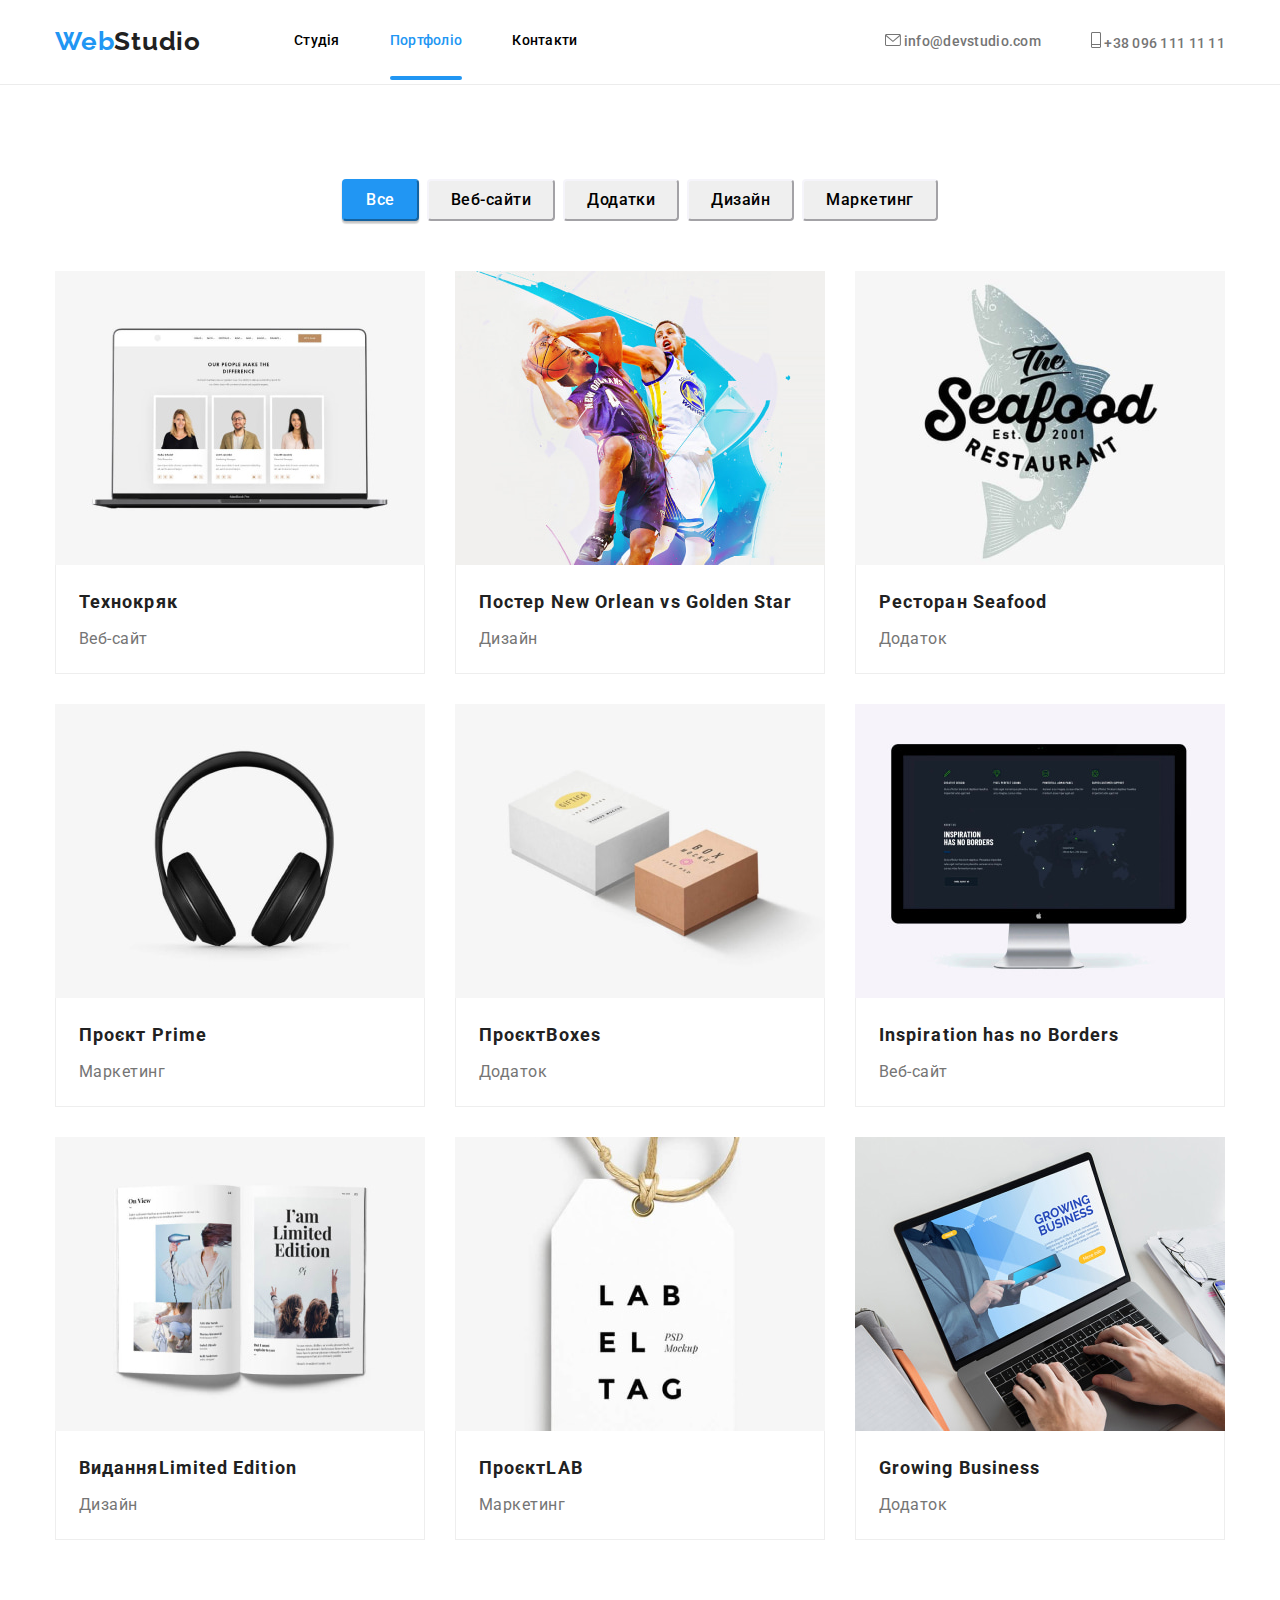
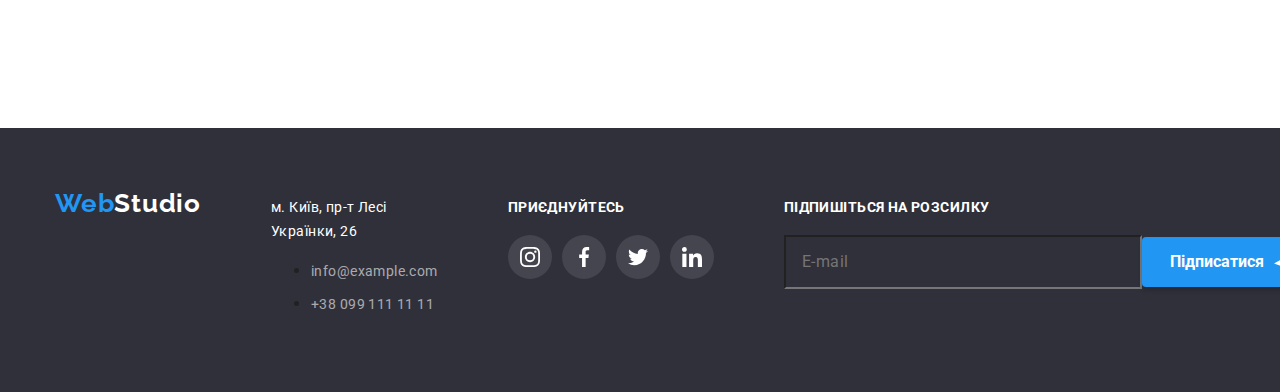
==== commit 7a059a96: "HW-07" ====
--- a/portfolio.html
+++ b/portfolio.html
@@ -5,10 +5,12 @@
     <meta http-equiv="X-UA-Compatible" content="IE=edge" />
     <meta name="viewport" content="width=device-width, initial-scale=1.0" />
 
+    <!-- Normalize start -->
     <link
       rel="stylesheet"
       href="https://cdnjs.cloudflare.com/ajax/libs/modern-normalize/1.1.0/modern-normalize.min.css"
     />
+    <!-- Normalize end -->
 
     <!-- Fonts start -->
     <link rel="preconnect" href="https://fonts.googleapis.com" />
@@ -19,7 +21,10 @@
     />
     <!-- Fonts end -->
 
-    <title>Portfolio</title>
+    <link rel="stylesheet" href="./css/main.min.css" />
+    <link rel="stylesheet" href="./css/style.css" />
+
+    <title>WebStudio</title>
     <link rel="stylesheet" href="./css/style.css" />
   </head>
 
@@ -27,12 +32,12 @@
     <!-- heder -->
 
     <header class="heder">
-      <div class="heder__conteiner conteiner">
+      <div class="heder__container">
         <a href="index.html" class="heder__logo link">
           <span class="heder__logo-accent">Web</span><span class="heder__logo-dark">Studio</span>
         </a>
         <nav class="nav">
-          <ul class="nav__list list">
+          <ul class="nav__list">
             <li class="nav__item">
               <a href="index.html" class="nav__link link">Студія</a>
             </li>
@@ -44,7 +49,7 @@
             </li>
           </ul>
         </nav>
-        <ul class="list nav__list">
+        <ul class="nav__list">
           <li class="nav__item">
             <a href="mailto:info@devstudio.com" class="nav__link-contact link">
               <svg class="nav__icon" width="16" height="12">
@@ -67,34 +72,34 @@
     <main>
       <!-- portfolio-filter -->
 
-      <section class="section">
-        <div class="conteiner portfolio">
+      <section class="portfolio">
+        <div class="portfolio__container">
           <h1 hidden>Вибір рабіт</h1>
-          <ul class="list portfolio-filret-list">
-            <li class="portfolio-filter-item">
-              <button type="button" class="btn portfolio-bnt-current">Все</button>
-            </li>
-            <li class="portfolio-filter-item">
-              <button type="button" class="btn portfolio-btn">Веб-сайти</button>
-            </li>
-            <li class="portfolio-filter-item">
-              <button type="button" class="btn portfolio-btn">Додатки</button>
-            </li>
-            <li class="portfolio-filter-item">
-              <button type="button" class="btn portfolio-btn">Дизайн</button>
-            </li>
-            <li class="portfolio-filter-item">
-              <button type="button" class="btn portfolio-btn">Маркетинг</button>
+          <ul class="portfolio__filret">
+            <li class="portfolio__item">
+              <button type="button" class="portfolio__btn portfolio__bnt--current">Все</button>
+            </li>
+            <li class="portfolio__item">
+              <button type="button" class="portfolio__btn">Веб-сайти</button>
+            </li>
+            <li class="portfolio__item">
+              <button type="button" class="portfolio__btn">Додатки</button>
+            </li>
+            <li class="portfolio__item">
+              <button type="button" class="portfolio__btn">Дизайн</button>
+            </li>
+            <li class="portfolio__item">
+              <button type="button" class="portfolio__btn">Маркетинг</button>
             </li>
           </ul>
 
           <!-- portfolio -->
 
           <h2 hidden>Портфоліо</h2>
-          <ul class="list portfolio-list">
-            <li class="portfolio-item">
-              <a href="" class="portfolio-link link">
-                <div class="work-thumb">
+          <ul class="portfolio-list card-set">
+            <li class="portfolio-list__item card-set__item">
+              <a href="" class="portfolio-list__link link">
+                <div class="portfolio__desc">
                   <img
                     src="./images/portfolio/project1.jpg"
                     alt="фотографии работников"
@@ -102,132 +107,138 @@
                     height="294"
                   />
                   <div class="overlay">
-                    <p class="overlay-text">
+                    <p class="overlay__text">
                       Ресурс пропонує комплексні пропозиції з різним рівнем функціоналу та сервісів.
                       Все це дозволить відвідувачу отримати вичерпні відомості про компанію чи
                       приватну особу.
                     </p>
                   </div>
                 </div>
-                <div class="portfolio-item-desc">
-                  <h3 class="subtitle portfolio-title">Технокряк</h3>
-                  <p class="portfolio-desc">Веб-сайт</p>
-                </div>
-              </a>
-            </li>
-            <li class="portfolio-item">
-              <a href="" class="portfolio-link link">
+                <div class="portfolio-list__box">
+                  <h3 class="subtitle portfolio-list__title">Технокряк</h3>
+                  <p class="portfolio-list__desc">Веб-сайт</p>
+                </div>
+              </a>
+            </li>
+            <li class="portfolio-list__item card-set__item">
+              <a href="" class="portfolio-list__link link">
                 <img
                   src="./images/portfolio/project2.jpg"
                   alt=",баскетбольний постер"
                   width="370"
                   height="294"
                 />
-                <div class="portfolio-item-desc">
-                  <h3 class="subtitle portfolio-title">
+                <div class="portfolio-list__box">
+                  <h3 class="subtitle portfolio-list__title">
                     Постер <span lang="en">New Orlean vs Golden Star</span>
                   </h3>
-                  <p class="portfolio-desc">Дизайн</p>
-                </div>
-              </a>
-            </li>
-            <li class="portfolio-item">
-              <a href="" class="portfolio-link link">
+                  <p class="portfolio-list__desc">Дизайн</p>
+                </div>
+              </a>
+            </li>
+            <li class="portfolio-list__item card-set__item">
+              <a href="" class="portfolio-list__link link">
                 <img
                   src="./images/portfolio/project3.jpg"
                   alt="логотип рыбного ресторана"
                   width="370"
                   height="294"
                 />
-                <div class="portfolio-item-desc">
-                  <h3 class="subtitle portfolio-title">Ресторан <span lang="en">Seafood</span></h3>
-                  <p class="portfolio-desc">Додаток</p>
-                </div>
-              </a>
-            </li>
-            <li class="portfolio-item">
-              <a href="" class="portfolio-link link">
+                <div class="portfolio-list__box">
+                  <h3 class="subtitle portfolio-list__title">
+                    Ресторан <span lang="en">Seafood</span>
+                  </h3>
+                  <p class="portfolio-list__desc">Додаток</p>
+                </div>
+              </a>
+            </li>
+            <li class="portfolio-list__item card-set__item">
+              <a href="" class="portfolio-list__link link">
                 <img
                   src="./images/portfolio/project4.jpg"
                   alt="наушники"
                   width="370"
                   height="294"
                 />
-                <div class="portfolio-item-desc">
-                  <h3 class="subtitle portfolio-title">Проєкт <span lang="en">Prime</span></h3>
-                  <p class="portfolio-desc">Маркетинг</p>
-                </div>
-              </a>
-            </li>
-            <li class="portfolio-item">
-              <a href="" class="portfolio-link link">
+                <div class="portfolio-list__box">
+                  <h3 class="subtitle portfolio-list__title">
+                    Проєкт <span lang="en">Prime</span>
+                  </h3>
+                  <p class="portfolio-list__desc">Маркетинг</p>
+                </div>
+              </a>
+            </li>
+            <li class="portfolio-list__item card-set__item">
+              <a href="" class="portfolio-list__link link">
                 <img
                   src="./images/portfolio/project5.jpg"
                   alt="две коробки"
                   width="370"
                   height="294"
                 />
-                <div class="portfolio-item-desc">
-                  <h3 class="subtitle portfolio-title">Проєкт<span lang="en">Boxes</span></h3>
-                  <p class="portfolio-desc">Додаток</p>
-                </div>
-              </a>
-            </li>
-            <li class="portfolio-item">
-              <a href="" class="portfolio-link link">
+                <div class="portfolio-list__box">
+                  <h3 class="subtitle portfolio-list__title">Проєкт<span lang="en">Boxes</span></h3>
+                  <p class="portfolio-list__desc">Додаток</p>
+                </div>
+              </a>
+            </li>
+            <li class="portfolio-list__item card-set__item">
+              <a href="" class="portfolio-list__link link">
                 <img
                   src="./images/portfolio/project6.jpg"
                   alt="монитор с изображением гаввной страници Веб-сайта"
                   width="370"
                   height="294"
                 />
-                <div class="portfolio-item-desc">
-                  <h3 class="subtitle portfolio-title" lang="en">Inspiration has no Borders</h3>
-                  <p class="portfolio-desc">Веб-сайт</p>
-                </div>
-              </a>
-            </li>
-            <li class="portfolio-item">
-              <a href="" class="portfolio-link link">
+                <div class="portfolio-list__box">
+                  <h3 class="subtitle portfolio-list__title" lang="en">
+                    Inspiration has no Borders
+                  </h3>
+                  <p class="portfolio-list__desc">Веб-сайт</p>
+                </div>
+              </a>
+            </li>
+            <li class="portfolio-list__item card-set__item">
+              <a href="" class="portfolio-list__link link">
                 <img
                   src="./images/portfolio/project7.jpg"
                   alt="раскрытая книга с фотографиями"
                   width="370"
                   height="294"
                 />
-                <div class="portfolio-item-desc">
-                  <h3 class="subtitle portfolio-title">
+                <div class="portfolio-list__box">
+                  <h3 class="subtitle portfolio-list__title">
                     Видання<span lang="en">Limited Edition</span>
                   </h3>
-                  <p class="portfolio-desc">Дизайн</p>
-                </div>
-              </a>
-            </li>
-            <li class="portfolio-item">
-              <a href="" class="portfolio-link link">
+                  <p class="portfolio-list__desc">Дизайн</p>
+                </div>
+              </a>
+            </li>
+            <li class="portfolio-list__item card-set__item">
+              <a href="" class="portfolio-list__link link">
                 <img
                   src="./images/portfolio/project8.jpg"
                   alt=",бирка с текстом"
                   width="370"
                   height="294"
                 />
-                <div class="portfolio-item-desc">
-                  <h3 class="subtitle portfolio-title">Проєкт<span lang="en">LAB</span></h3>
-                  <p class="portfolio-desc">Маркетинг</p>
-                </div>
-              </a>
-            </li>
-            <li class="portfolio-item">
-              <a href="" class="portfolio-link link">
+                <div class="portfolio-list__box">
+                  <h3 class="subtitle portfolio-list__title">Проєкт<span lang="en">LAB</span></h3>
+                  <p class="portfolio-list__desc">Маркетинг</p>
+                </div>
+              </a>
+            </li>
+            <li class="portfolio-list__item card-set__item">
+              <a href="" class="portfolio-list__link link">
                 <img
                   src="./images/portfolio/project9.jpg"
                   alt="руки набирают текст на клавиатуре ноутбука"
                   width="370"
                   height="294"
                 />
-                <div class="portfolio-item-desc">
-                  <h3 class="subtitle portfolio-title" lang="en">Growing Business</h3>
-                  <p class="portfolio-desc">Додаток</p>
+                <div class="portfolio-list__box">
+                  <h3 class="subtitle portfolio-list__title" lang="en">Growing Business</h3>
+                  <p class="portfolio-list__desc">Додаток</p>
                 </div>
               </a>
             </li>
@@ -239,15 +250,15 @@
     <!-- footer -->
 
     <footer class="footer">
-      <div class="footer__box">
-        <div class="footer__conteiner">
+      <div class="footer__container">
+        <div class="footer__box">
           <a href="index.html" class="footer__logo link">
             <span class="footer__logo--accent">Web</span
             ><span class="footer__logo--light">Studio</span>
           </a>
           <address class="address">
             <p class="address__desc">м. Київ, пр-т Лесі Українки, 26</p>
-            <ul class="list address__list">
+            <ul class="address__list">
               <li class="address__item">
                 <a href="mailto:info@example.com" class="address__link link">info@example.com</a>
               </li>
@@ -259,7 +270,7 @@
         </div>
         <div class="footer-social">
           <h2 class="footer-social__title">приєднуйтесь</h2>
-          <ul class="list footer-social__list">
+          <ul class="footer-social__list">
             <li class="footer-social__item">
               <a
                 class="footer-social__link social__link link"
--- a/css/main.min.css
+++ b/css/main.min.css
@@ -0,0 +1 @@
+:root{--primery-text-color: #212121;--text-color: #757575;--accent-color: #2196f3;--white-color: #ffffff;--social-link-color: #afb1b8;--backgraund1: #2f303a;--background3: #f5f4fa;--main-font: Roboto;--secondary-font: Raleway;--animation: 250ms cubic-bezier(0.4, 0, 0.2, 1);--indent: 30px;--items: 3}.visualy-hidden{position:absolute;white-space:nowrap;width:1px;height:1px;overflow:hidden;border:0;padding:0;clip:rect(0 0 0 0);-webkit-clip-path:inset(50%);clip-path:inset(50%);margin:-1px}.footer__container,.portfolio__container,.client__container,.team__container,.benefist__container,.works__container,.hero__container,.heder__container{width:1200px;padding:0 15px;margin-left:auto;margin-right:auto}.footer-social .footer-social__list,.portfolio-list,.portfolio__filret,.clients__list,.team__list,.benefist__list,.works__list,.nav__list,.social{list-style:none;padding:0;margin:0}.body{color:var(--primery-text-color);font-family:var(--main-font),sans-serif}.no-scroll{overflow:hidden}h1,h2,h3,h4,h5,h6,p{margin:0px}img{display:block}.list{list-style:none;padding:0;margin:0}.link{font-style:normal;text-decoration:none}.title{font-weight:700;font-size:36px;line-height:1.1666666667;text-align:center;letter-spacing:.03em;margin-bottom:50px}.subtitle{margin-bottom:10px}.backdrop{position:fixed;top:0;left:0;width:100%;height:100%;background-color:rgba(0,0,0,.2);display:-webkit-box;display:-ms-flexbox;display:flex;-webkit-box-align:center;-ms-flex-align:center;align-items:center;-webkit-box-pack:center;-ms-flex-pack:center;justify-content:center;z-index:100;-webkit-transition:opacity var(--animation),visibility var(--animation);transition:opacity var(--animation),visibility var(--animation)}.backdrop.is-hidden{opacity:0;visibility:hidden;pointer-events:none}.modal{position:absolute;top:50%;left:50%;-webkit-transform:translate(-50%, -50%) scale(1) rotate(0);transform:translate(-50%, -50%) scale(1) rotate(0);min-width:528px;background-color:var(--white-color);border-radius:4px;-webkit-filter:drop-shadow(0px 4px 4px rgba(0, 0, 0, 0.25));filter:drop-shadow(0px 4px 4px rgba(0, 0, 0, 0.25));opacity:1;-webkit-transition:opacity var(--animation),-webkit-transform var(--animation);transition:opacity var(--animation),-webkit-transform var(--animation);transition:transform var(--animation),opacity var(--animation);transition:transform var(--animation),opacity var(--animation),-webkit-transform var(--animation)}.backdrop.is-hidden .modal{opacity:0;-webkit-transform:translate(-50%, -50%) scale(0.4) rotate(90deg);transform:translate(-50%, -50%) scale(0.4) rotate(90deg)}.modal-btn-close{position:absolute;top:8px;right:8px;display:-webkit-box;display:-ms-flexbox;display:flex;-webkit-box-align:center;-ms-flex-align:center;align-items:center;-webkit-box-pack:center;-ms-flex-pack:center;justify-content:center;width:30px;height:30px;border:1px solid rgba(0,0,0,.1);border-radius:50%;padding:0;background-color:rgba(0,0,0,0);cursor:pointer}.modal__form{padding:40px;text-align:center}.modal__title{display:block;font-size:20px;line-height:1.15;text-align:center;letter-spacing:.03em;margin-bottom:12px}.modal__wrap{position:relative;display:block;margin-bottom:10px}.modal__label{display:block;text-align:left;margin-bottom:4px;color:var(--text-color)}.modal__input{width:100%;padding:11px 12px;padding-left:42px;border:1px solid rgba(33,33,33,.2);border-radius:4px}.modal__input{cursor:pointer;outline:none;-webkit-transition:border var(--animation),fill var(--animation);transition:border var(--animation),fill var(--animation)}.modal__input:hover,.modal__input:focus{border:1px solid var(--accent-color)}.modal__massege{width:100%;border:1px solid rgba(33,33,33,.2);border-radius:4px;padding:12px 16px;outline:none;resize:none;cursor:pointer}.modal__massege:hover,.modal__massege:focus{border:1px solid var(--accent-color)}.modal__icon{position:absolute;bottom:12px;left:12px}.modal__input:hover+.modal__icon,.modal__input:focus+.modal__icon{fill:var(--accent-color)}.modal__agreement{display:-webkit-box;display:-ms-flexbox;display:flex;position:relative;-webkit-box-align:center;-ms-flex-align:center;align-items:center;-webkit-box-pack:center;-ms-flex-pack:center;justify-content:center;gap:7px;margin-bottom:30px}.modal-checkbox__icon{position:absolute;bottom:5px;left:7px;-webkit-transition:background-color var(--animation);transition:background-color var(--animation)}.modal-checkbox__icon--check{opacity:0;-webkit-transition:opacity var(--animation),fill var(--animation);transition:opacity var(--animation),fill var(--animation)}.modal-checkbox:checked+.modal-checkbox__icon{background-color:var(--accent-color)}.modal-checkbox:checked+.modal-checkbox__icon .modal-checkbox__icon--check{opacity:1;fill:var(--white-color)}.modal-checkbox:checked+.modal-checkbox__icon .modal-checkbox__icon--uncheck{fill:var(--accent-color)}.modal__agreement-text{font-size:14px;line-height:1.7142857143;letter-spacing:.03em;color:var(--text-color);text-underline-position:under;-webkit-user-select:none;-moz-user-select:none;-ms-user-select:none;user-select:none}.modal__agreement-link{font-size:14px;line-height:1.7142857143;letter-spacing:.03em;color:var(--accent-color)}.modal__btn{display:-webkit-inline-box;display:-ms-inline-flexbox;display:inline-flex;-webkit-box-align:center;-ms-flex-align:center;align-items:center;text-align:center;font-size:16px;line-height:1.875;letter-spacing:.06em;color:var(--white-color);background-color:var(--accent-color);padding:10px 52px;border:none;border-radius:4px;-webkit-box-shadow:0px 1px 3px rgba(0,0,0,.12),0px 1px 1px rgba(0,0,0,.14),0px 2px 1px rgba(0,0,0,.2);box-shadow:0px 1px 3px rgba(0,0,0,.12),0px 1px 1px rgba(0,0,0,.14),0px 2px 1px rgba(0,0,0,.2);-webkit-user-select:none;-moz-user-select:none;-ms-user-select:none;user-select:none;cursor:pointer}.social{display:-webkit-box;display:-ms-flexbox;display:flex;-webkit-box-align:center;-ms-flex-align:center;align-items:center;-webkit-box-pack:center;-ms-flex-pack:center;justify-content:center;gap:10px;margin-top:16px}.social__link{display:-webkit-box;display:-ms-flexbox;display:flex;-webkit-box-align:center;-ms-flex-align:center;align-items:center;-webkit-box-pack:center;-ms-flex-pack:center;justify-content:center;width:44px;height:44px;border-radius:50%;-webkit-transition:background-color var(--animation);transition:background-color var(--animation)}.social__link:hover,.social__link:focus{background-color:var(--accent-color)}.social__icon{fill:var(--social-link-color);-webkit-transition:fill var(--animation);transition:fill var(--animation)}.social__link:hover .social__icon,.social__link:focus .social__icon{fill:var(--white-color)}.register__list{font-weight:700;font-size:14px;line-height:1.1428571429;letter-spacing:.03em;text-transform:uppercase;color:var(--white-color);margin-bottom:20px}.register__form{display:-webkit-box;display:-ms-flexbox;display:flex;-webkit-box-align:center;-ms-flex-align:center;align-items:center}.footer__label{display:inline-block;margin-right:12px;border:1px solid rgba(255,255,255,.3);-webkit-filter:drop-shadow(0px 4px 4px rgba(0, 0, 0, 0.15));filter:drop-shadow(0px 4px 4px rgba(0, 0, 0, 0.15));border-radius:4px}.register__input{min-width:358px;padding:15px 16px;font-size:16px;line-height:1.25;letter-spacing:.03em;color:rgba(255,255,255,.6);background-color:var(--backgraund1)}.register__btn{display:-webkit-inline-box;display:-ms-inline-flexbox;display:inline-flex;-webkit-box-align:center;-ms-flex-align:center;align-items:center;text-align:center;gap:10px;padding:10px 28px;font-weight:700;font-size:16px;line-height:1.875;color:var(--white-color);background-color:var(--accent-color);-webkit-box-shadow:0px 4px 4px rgba(0,0,0,.15);box-shadow:0px 4px 4px rgba(0,0,0,.15);border:none;border-radius:4px;cursor:pointer}.register__btn-icon{fill:var(--white-color)}.heder{border-bottom:1px solid #ececec}.heder__container{display:-webkit-box;display:-ms-flexbox;display:flex;-webkit-box-align:center;-ms-flex-align:center;align-items:center}.heder__logo{margin-right:93px;padding-top:24px;padding-bottom:25px}.heder__logo-accent{font-family:var(--secondary-font);font-weight:700;font-size:26px;line-height:1.1923076923;letter-spacing:.03em;color:var(--accent-color)}.heder__logo-dark{font-family:var(--secondary-font);font-weight:700;font-size:26px;line-height:1.1923076923;letter-spacing:.03em;color:var(--primery-text-color)}.nav{margin-right:auto}.nav__list{display:-webkit-box;display:-ms-flexbox;display:flex;gap:50px}.nav__link{display:block;font-weight:500;font-size:14px;line-height:1.1428571429;letter-spacing:.02em;color:initial;padding-top:32px;padding-bottom:32px;-webkit-transition:color var(--animation);transition:color var(--animation)}.nav__link:hover,.nav__link:focus{color:var(--accent-color)}.nav__link--current{position:relative;color:var(--accent-color)}.nav__link--current::after{content:"";position:relative;bottom:-28px;left:0;display:block;width:100%;height:4px;background:var(--accent-color);border-radius:2px}.nav__link-contact{color:var(--text-color);text-decoration:none;font-weight:500;font-size:14px;line-height:1.1428571429;letter-spacing:.02em;padding-top:32px;padding-bottom:32px;-webkit-transition:color var(--animation);transition:color var(--animation)}.nav__link-contact:hover,.nav__link-contact:focus{color:var(--accent-color)}.nav__icon{fill:currentColor}.hero{padding-top:94px;padding-bottom:94px;max-width:1600px;margin-left:auto;margin-right:auto;background-color:var(--backgraund1);background-image:-webkit-gradient(linear, left top, right top, from(rgba(47, 48, 58, 0.4)), to(rgba(47, 48, 58, 0.4))),url(../images/main/hero/hero-bg.png);background-image:linear-gradient(90deg, rgba(47, 48, 58, 0.4), rgba(47, 48, 58, 0.4)),url(../images/main/hero/hero-bg.png);background-repeat:no-repeat;background-position:center;background-size:cover;padding-top:200px;padding-bottom:200px}.hero__title{font-weight:900;color:var(--white-color);font-size:44px;line-height:1.36;text-align:center;letter-spacing:.06em;text-transform:uppercase;margin-bottom:30px;width:696px;margin-left:auto;margin-right:auto}.hero__btn{display:block;font-family:var(--main-font);font-weight:700;font-size:16px;line-height:1.875;letter-spacing:.06em;background-color:var(--accent-color);color:var(--white-color);cursor:pointer;border-radius:4px;border:none;min-width:200px;min-height:50px;max-width:250px;padding:9px 33px 9px 29px;margin:0 auto}.works{padding-top:94px;padding-bottom:94px;max-width:1600px;margin-left:auto;margin-right:auto}.works__list{display:-webkit-box;display:-ms-flexbox;display:flex;gap:30px}.works__item{position:relative}.works__subtitle--box{width:100%;padding-top:27px;padding-bottom:27px;background-color:rgba(47,48,58,.8);position:absolute;top:224px}.works__subtitle{color:var(--white-color);font-weight:700;font-size:14px;line-height:1.1428571429;text-align:center;letter-spacing:.03em;text-transform:uppercase}.benefist{padding-top:94px;padding-bottom:94px;max-width:1600px;margin-left:auto;margin-right:auto;padding-bottom:0}.benefist__list{display:-webkit-box;display:-ms-flexbox;display:flex;gap:30px}.benefist__item{width:270px}.benefist__box{height:120px;background-color:var(--background3);display:-webkit-box;display:-ms-flexbox;display:flex;-webkit-box-align:center;-ms-flex-align:center;align-items:center;-webkit-box-pack:center;-ms-flex-pack:center;justify-content:center;margin-bottom:30px}.benefist__title{font-weight:700;font-size:14px;line-height:1.1428571429;letter-spacing:.03em;text-transform:uppercase}.benefist__desc{font-weight:400;font-size:14px;line-height:1.7142857143;letter-spacing:.03em;color:var(--text-color)}.team{background-color:var(--background3);padding-top:94px;padding-bottom:94px;max-width:1600px;margin-left:auto;margin-right:auto}.team__list{display:-webkit-box;display:-ms-flexbox;display:flex;gap:30px}.team__item{background-color:var(--white-color);-webkit-box-shadow:0px 1px 3px rgba(0,0,0,.12),0px 1px 1px rgba(0,0,0,.14),0px 2px 1px rgba(0,0,0,.2);box-shadow:0px 1px 3px rgba(0,0,0,.12),0px 1px 1px rgba(0,0,0,.14),0px 2px 1px rgba(0,0,0,.2);border-radius:0px 0px 4px 4px}.team__desc-box{padding-top:30px;padding-bottom:30px}.team__images{font-weight:500;font-size:16px;line-height:1.1875;text-align:center;letter-spacing:.03em}.team__desc{line-height:1.1875;text-align:center;letter-spacing:.03em;color:var(--text-color)}.client{padding-top:94px;padding-bottom:94px;max-width:1600px;margin-left:auto;margin-right:auto}.clients__list{display:-webkit-box;display:-ms-flexbox;display:flex;-webkit-box-align:center;-ms-flex-align:center;align-items:center;-webkit-box-pack:center;-ms-flex-pack:center;justify-content:center;gap:30px;margin-top:50px}.client__link{width:170px;height:92px;border:1px solid var(--social-link-color);border-radius:4px;display:-webkit-box;display:-ms-flexbox;display:flex;-webkit-box-align:center;-ms-flex-align:center;align-items:center;-webkit-box-pack:center;-ms-flex-pack:center;justify-content:center;-webkit-transition:border var(--animation);transition:border var(--animation)}.client__link:hover,.client__link:focus{border:1px solid var(--accent-color)}.client__icon{fill:var(--social-link-color);-webkit-transition:fill var(--animation);transition:fill var(--animation)}.client__icon:hover,.client__icon:focus{fill:var(--accent-color)}.portfolio{padding-top:94px;padding-bottom:94px;max-width:1600px;margin-left:auto;margin-right:auto}.portfolio__filret{display:-webkit-box;display:-ms-flexbox;display:flex;gap:8px;margin-left:auto;margin-right:auto;-webkit-box-pack:center;-ms-flex-pack:center;justify-content:center;margin-bottom:50px}.portfolio__btn{font-family:inherit;font-weight:500;font-size:16px;line-height:1.625;text-align:center;letter-spacing:.03em;cursor:pointer;border-radius:4px;padding:6px 22px;border-color:var(--background3);-webkit-transition:color var(--animation),background-color var(--animation),border-color var(--animation),-webkit-box-shadow var(--animation);transition:color var(--animation),background-color var(--animation),border-color var(--animation),-webkit-box-shadow var(--animation);transition:color var(--animation),background-color var(--animation),border-color var(--animation),box-shadow var(--animation);transition:color var(--animation),background-color var(--animation),border-color var(--animation),box-shadow var(--animation),-webkit-box-shadow var(--animation)}.portfolio__btn:hover,.portfolio__btn:focus{color:var(--white-color);background-color:var(--accent-color);border-color:var(--accent-color);-webkit-box-shadow:0px 3px 1px rgba(0,0,0,.1),0px 1px 2px rgba(0,0,0,.08),0px 2px 2px rgba(0,0,0,.12);box-shadow:0px 3px 1px rgba(0,0,0,.1),0px 1px 2px rgba(0,0,0,.08),0px 2px 2px rgba(0,0,0,.12)}.portfolio__bnt--current{color:var(--white-color);background-color:var(--accent-color);border-color:var(--accent-color);-webkit-box-shadow:0px 3px 1px rgba(0,0,0,.1),0px 1px 2px rgba(0,0,0,.08),0px 2px 2px rgba(0,0,0,.12);box-shadow:0px 3px 1px rgba(0,0,0,.1),0px 1px 2px rgba(0,0,0,.08),0px 2px 2px rgba(0,0,0,.12)}.portfolio-list{display:-webkit-box;display:-ms-flexbox;display:flex;-ms-flex-wrap:wrap;flex-wrap:wrap;gap:30px;margin-bottom:94px}.portfolio-list__link{display:block;-webkit-transition:-webkit-box-shadow var(--animation);transition:-webkit-box-shadow var(--animation);transition:box-shadow var(--animation);transition:box-shadow var(--animation), -webkit-box-shadow var(--animation)}.portfolio-list__link:hover,.portfolio-list__link:focus{-webkit-box-shadow:0px 3px 1px rgba(0,0,0,.1),0px 1px 2px rgba(0,0,0,.08),0px 2px 2px rgba(0,0,0,.12);box-shadow:0px 3px 1px rgba(0,0,0,.1),0px 1px 2px rgba(0,0,0,.08),0px 2px 2px rgba(0,0,0,.12)}.portfolio__desc{position:relative;overflow:hidden}.overlay{background-color:rgba(33,150,243,.9);position:absolute;top:0;left:0;display:-webkit-box;display:-ms-flexbox;display:flex;-webkit-box-align:center;-ms-flex-align:center;align-items:center;-webkit-box-pack:center;-ms-flex-pack:center;justify-content:center;width:100%;height:100%;padding:63px 24px;-webkit-transform:translateY(100%);transform:translateY(100%);-webkit-transition:-webkit-transform var(--animation);transition:-webkit-transform var(--animation);transition:transform var(--animation);transition:transform var(--animation), -webkit-transform var(--animation)}.portfolio-list__link:hover .overlay,.portfolio-list__link:focus .overlay{-webkit-transform:translateY(0%);transform:translateY(0%)}.overlay__text{color:var(--white-color);font-weight:400;font-size:18px;line-height:1.5555555556;text-align:center;letter-spacing:.03em;text-shadow:0px 4px 4px rgba(0,0,0,.25);-webkit-user-select:none;-moz-user-select:none;-ms-user-select:none;user-select:none}.portfolio-list__box{padding:19px 23px;border-left:1px solid #eee;border-bottom:1px solid #eee;border-right:1px solid #eee}.portfolio-list__title{font-weight:700;font-size:18px;line-height:36px;letter-spacing:.06em;margin-bottom:4px;color:var(--primery-text-color)}.portfolio-list__desc{line-height:1.875;letter-spacing:.03em;color:var(--text-color)}.footer{background-color:var(--backgraund1);padding-top:60px;padding-bottom:60px}.footer__container{display:-webkit-box;display:-ms-flexbox;display:flex;-webkit-box-align:baseline;-ms-flex-align:baseline;align-items:baseline;gap:70px}.footer__logo{display:block;margin-bottom:20px}.footer__logo--accent{font-family:var(--secondary-font);font-weight:700;font-size:26px;line-height:1.1923076923;letter-spacing:.03em;color:var(--accent-color)}.footer__logo--light{font-family:var(--secondary-font);font-weight:700;font-size:26px;line-height:1.1923076923;letter-spacing:.03em;color:var(--white-color)}.address__desc{font-style:normal;font-size:14px;line-height:1.7142857143;letter-spacing:.03em;color:var(--white-color);margin-bottom:9px}.address__item:nth-last-child(2){margin-bottom:9px}.address__link{font-size:14px;line-height:1.7142857143;letter-spacing:.03em;color:rgba(255,255,255,.6);-webkit-transition:color var(--animation);transition:color var(--animation)}.address__link:hover,.address__link:focus{color:rgba(33,150,243,.6)}.footer-social .footer-social__list{display:-webkit-box;display:-ms-flexbox;display:flex;-webkit-box-align:center;-ms-flex-align:center;align-items:center;-webkit-box-pack:center;-ms-flex-pack:center;justify-content:center;gap:10px;margin-top:20px}.footer-social__title{font-weight:700;font-size:14px;line-height:1.1428571429;letter-spacing:.03em;text-transform:uppercase;color:var(--white-color)}.footer-social__link{background-color:rgba(255,255,255,.1);fill:var(--white-color)}/*# sourceMappingURL=main.min.css.map */--- a/css/style.css
+++ b/css/style.css
@@ -490,7 +490,7 @@
 
 /* Portfolio */
 
-.portfolio-filret-list {
+.portfolio__filret {
   display: flex;
   gap: 8px;
   margin-left: auto;
@@ -499,7 +499,101 @@
   margin-bottom: 50px;
 }
 
-.portfolio-title {
+.portfolio__btn {
+  font-family: inherit;
+  font-weight: 500;
+  font-size: 16px;
+  line-height: calc(26 / 16);
+  text-align: center;
+  letter-spacing: 0.03em;
+  cursor: pointer;
+  border-radius: 4px;
+  padding: 6px 22px;
+  border-color: var(--background3);
+  transition: color var(--animation), background-color var(--animation),
+    border-color var(--animation), box-shadow var(--animation);
+}
+
+.portfolio__bnt--current {
+  color: var(--white-color);
+  background-color: var(--accent-color);
+  border-color: var(--accent-color);
+  box-shadow: 0px 3px 1px rgba(0, 0, 0, 0.1), 0px 1px 2px rgba(0, 0, 0, 0.08),
+    0px 2px 2px rgba(0, 0, 0, 0.12);
+}
+
+.portfolio__btn:hover,
+.portfolio__btn:focus {
+  color: var(--white-color);
+  background-color: var(--accent-color);
+  border-color: var(--accent-color);
+  box-shadow: 0px 3px 1px rgba(0, 0, 0, 0.1), 0px 1px 2px rgba(0, 0, 0, 0.08),
+    0px 2px 2px rgba(0, 0, 0, 0.12);
+}
+
+.portfolio-list {
+  display: flex;
+  flex-wrap: wrap;
+  gap: 30px;
+  margin-bottom: 94px;
+}
+
+.portfolio-list__link {
+  display: block;
+  transition: box-shadow var(--animation);
+}
+
+.portfolio-list__link:hover,
+.portfolio-list__link:focus {
+  box-shadow: 0px 3px 1px rgba(0, 0, 0, 0.1), 0px 1px 2px rgba(0, 0, 0, 0.08),
+    0px 2px 2px rgba(0, 0, 0, 0.12);
+}
+
+.portfolio__desc {
+  position: relative;
+  overflow: hidden;
+}
+
+.overlay {
+  background-color: rgba(33, 150, 243, 0.9);
+  position: absolute;
+  top: 0;
+  left: 0;
+  display: flex;
+  align-items: center;
+  justify-content: center;
+  width: 100%;
+  height: 100%;
+  padding: 63px 24px;
+  transform: translateY(100%);
+  transition: transform var(--animation);
+}
+
+.portfolio-list__link:hover .overlay,
+.portfolio-list__link:focus .overlay {
+  transform: translateY(0%);
+}
+
+.overlay__text {
+  color: var(--white-color);
+
+  font-weight: 400;
+  font-size: 18px;
+  line-height: calc(28 / 18);
+  text-align: center;
+  letter-spacing: 0.03em;
+  text-shadow: 0px 4px 4px rgba(0, 0, 0, 0.25);
+  user-select: none;
+}
+
+.portfolio-list__box {
+  padding: 19px 23px;
+  border-left: 1px solid #eeeeee;
+  border-bottom: 1px solid #eeeeee;
+  border-right: 1px solid #eeeeee;
+}
+
+.portfolio-list__title {
   font-weight: 700;
   font-size: 18px;
   line-height: 36px;
@@ -508,106 +602,10 @@
   color: var(--primery-text-color);
 }
 
-.portfolio-desc {
+.portfolio-list__desc {
   line-height: calc(30 / 16);
   letter-spacing: 0.03em;
   color: var(--text-color);
-}
-
-.btn {
-  font-family: inherit;
-  font-weight: 500;
-  font-size: 16px;
-  line-height: calc(26 / 16);
-  text-align: center;
-  letter-spacing: 0.03em;
-  cursor: pointer;
-  border-radius: 4px;
-  padding: 6px 22px;
-}
-.portfolio-bnt-current {
-  color: var(--white-color);
-  background-color: var(--accent-color);
-  border-color: var(--accent-color);
-  box-shadow: 0px 3px 1px rgba(0, 0, 0, 0.1), 0px 1px 2px rgba(0, 0, 0, 0.08),
-    0px 2px 2px rgba(0, 0, 0, 0.12);
-}
-
-.portfolio-btn {
-  border-color: var(--background3);
-  transition: color var(--animation), background-color var(--animation),
-    border-color var(--animation), box-shadow var(--animation);
-}
-
-.portfolio-btn:hover,
-.portfolio-btn:focus {
-  color: var(--white-color);
-  background-color: var(--accent-color);
-  border-color: var(--accent-color);
-  box-shadow: 0px 3px 1px rgba(0, 0, 0, 0.1), 0px 1px 2px rgba(0, 0, 0, 0.08),
-    0px 2px 2px rgba(0, 0, 0, 0.12);
-}
-
-.portfolio-list {
-  display: flex;
-  flex-wrap: wrap;
-  gap: 30px;
-  margin-bottom: 94px;
-}
-
-.portfolio-link {
-  display: block;
-  transition: box-shadow var(--animation);
-}
-
-.portfolio-link:hover,
-.portfolio-link:focus {
-  box-shadow: 0px 3px 1px rgba(0, 0, 0, 0.1), 0px 1px 2px rgba(0, 0, 0, 0.08),
-    0px 2px 2px rgba(0, 0, 0, 0.12);
-}
-
-.work-thumb {
-  position: relative;
-  overflow: hidden;
-}
-
-.overlay {
-  background-color: rgba(33, 150, 243, 0.9);
-  position: absolute;
-  top: 0;
-  left: 0;
-  display: flex;
-  align-items: center;
-  justify-content: center;
-  width: 100%;
-  height: 100%;
-  padding: 63px 24px;
-  transform: translateY(100%);
-  transition: transform var(--animation);
-}
-
-.portfolio-link:hover .overlay,
-.portfolio-link:focus .overlay {
-  transform: translateY(0%);
-}
-
-.overlay-text {
-  color: var(--white-color);
-
-  font-weight: 400;
-  font-size: 18px;
-  line-height: calc(28 / 18);
-  text-align: center;
-  letter-spacing: 0.03em;
-  text-shadow: 0px 4px 4px rgba(0, 0, 0, 0.25);
-  user-select: none;
-}
-
-.portfolio-item-desc {
-  padding: 19px 23px;
-  border-left: 1px solid #eeeeee;
-  border-bottom: 1px solid #eeeeee;
-  border-right: 1px solid #eeeeee;
 }
 
 /* Socials links */
--- a/css/style.css
+++ b/css/style.css
@@ -490,7 +490,7 @@
 
 /* Portfolio */
 
-.portfolio-filret-list {
+.portfolio__filret {
   display: flex;
   gap: 8px;
   margin-left: auto;
@@ -499,7 +499,101 @@
   margin-bottom: 50px;
 }
 
-.portfolio-title {
+.portfolio__btn {
+  font-family: inherit;
+  font-weight: 500;
+  font-size: 16px;
+  line-height: calc(26 / 16);
+  text-align: center;
+  letter-spacing: 0.03em;
+  cursor: pointer;
+  border-radius: 4px;
+  padding: 6px 22px;
+  border-color: var(--background3);
+  transition: color var(--animation), background-color var(--animation),
+    border-color var(--animation), box-shadow var(--animation);
+}
+
+.portfolio__bnt--current {
+  color: var(--white-color);
+  background-color: var(--accent-color);
+  border-color: var(--accent-color);
+  box-shadow: 0px 3px 1px rgba(0, 0, 0, 0.1), 0px 1px 2px rgba(0, 0, 0, 0.08),
+    0px 2px 2px rgba(0, 0, 0, 0.12);
+}
+
+.portfolio__btn:hover,
+.portfolio__btn:focus {
+  color: var(--white-color);
+  background-color: var(--accent-color);
+  border-color: var(--accent-color);
+  box-shadow: 0px 3px 1px rgba(0, 0, 0, 0.1), 0px 1px 2px rgba(0, 0, 0, 0.08),
+    0px 2px 2px rgba(0, 0, 0, 0.12);
+}
+
+.portfolio-list {
+  display: flex;
+  flex-wrap: wrap;
+  gap: 30px;
+  margin-bottom: 94px;
+}
+
+.portfolio-list__link {
+  display: block;
+  transition: box-shadow var(--animation);
+}
+
+.portfolio-list__link:hover,
+.portfolio-list__link:focus {
+  box-shadow: 0px 3px 1px rgba(0, 0, 0, 0.1), 0px 1px 2px rgba(0, 0, 0, 0.08),
+    0px 2px 2px rgba(0, 0, 0, 0.12);
+}
+
+.portfolio__desc {
+  position: relative;
+  overflow: hidden;
+}
+
+.overlay {
+  background-color: rgba(33, 150, 243, 0.9);
+  position: absolute;
+  top: 0;
+  left: 0;
+  display: flex;
+  align-items: center;
+  justify-content: center;
+  width: 100%;
+  height: 100%;
+  padding: 63px 24px;
+  transform: translateY(100%);
+  transition: transform var(--animation);
+}
+
+.portfolio-list__link:hover .overlay,
+.portfolio-list__link:focus .overlay {
+  transform: translateY(0%);
+}
+
+.overlay__text {
+  color: var(--white-color);
+
+  font-weight: 400;
+  font-size: 18px;
+  line-height: calc(28 / 18);
+  text-align: center;
+  letter-spacing: 0.03em;
+  text-shadow: 0px 4px 4px rgba(0, 0, 0, 0.25);
+  user-select: none;
+}
+
+.portfolio-list__box {
+  padding: 19px 23px;
+  border-left: 1px solid #eeeeee;
+  border-bottom: 1px solid #eeeeee;
+  border-right: 1px solid #eeeeee;
+}
+
+.portfolio-list__title {
   font-weight: 700;
   font-size: 18px;
   line-height: 36px;
@@ -508,106 +602,10 @@
   color: var(--primery-text-color);
 }
 
-.portfolio-desc {
+.portfolio-list__desc {
   line-height: calc(30 / 16);
   letter-spacing: 0.03em;
   color: var(--text-color);
-}
-
-.btn {
-  font-family: inherit;
-  font-weight: 500;
-  font-size: 16px;
-  line-height: calc(26 / 16);
-  text-align: center;
-  letter-spacing: 0.03em;
-  cursor: pointer;
-  border-radius: 4px;
-  padding: 6px 22px;
-}
-.portfolio-bnt-current {
-  color: var(--white-color);
-  background-color: var(--accent-color);
-  border-color: var(--accent-color);
-  box-shadow: 0px 3px 1px rgba(0, 0, 0, 0.1), 0px 1px 2px rgba(0, 0, 0, 0.08),
-    0px 2px 2px rgba(0, 0, 0, 0.12);
-}
-
-.portfolio-btn {
-  border-color: var(--background3);
-  transition: color var(--animation), background-color var(--animation),
-    border-color var(--animation), box-shadow var(--animation);
-}
-
-.portfolio-btn:hover,
-.portfolio-btn:focus {
-  color: var(--white-color);
-  background-color: var(--accent-color);
-  border-color: var(--accent-color);
-  box-shadow: 0px 3px 1px rgba(0, 0, 0, 0.1), 0px 1px 2px rgba(0, 0, 0, 0.08),
-    0px 2px 2px rgba(0, 0, 0, 0.12);
-}
-
-.portfolio-list {
-  display: flex;
-  flex-wrap: wrap;
-  gap: 30px;
-  margin-bottom: 94px;
-}
-
-.portfolio-link {
-  display: block;
-  transition: box-shadow var(--animation);
-}
-
-.portfolio-link:hover,
-.portfolio-link:focus {
-  box-shadow: 0px 3px 1px rgba(0, 0, 0, 0.1), 0px 1px 2px rgba(0, 0, 0, 0.08),
-    0px 2px 2px rgba(0, 0, 0, 0.12);
-}
-
-.work-thumb {
-  position: relative;
-  overflow: hidden;
-}
-
-.overlay {
-  background-color: rgba(33, 150, 243, 0.9);
-  position: absolute;
-  top: 0;
-  left: 0;
-  display: flex;
-  align-items: center;
-  justify-content: center;
-  width: 100%;
-  height: 100%;
-  padding: 63px 24px;
-  transform: translateY(100%);
-  transition: transform var(--animation);
-}
-
-.portfolio-link:hover .overlay,
-.portfolio-link:focus .overlay {
-  transform: translateY(0%);
-}
-
-.overlay-text {
-  color: var(--white-color);
-
-  font-weight: 400;
-  font-size: 18px;
-  line-height: calc(28 / 18);
-  text-align: center;
-  letter-spacing: 0.03em;
-  text-shadow: 0px 4px 4px rgba(0, 0, 0, 0.25);
-  user-select: none;
-}
-
-.portfolio-item-desc {
-  padding: 19px 23px;
-  border-left: 1px solid #eeeeee;
-  border-bottom: 1px solid #eeeeee;
-  border-right: 1px solid #eeeeee;
 }
 
 /* Socials links */
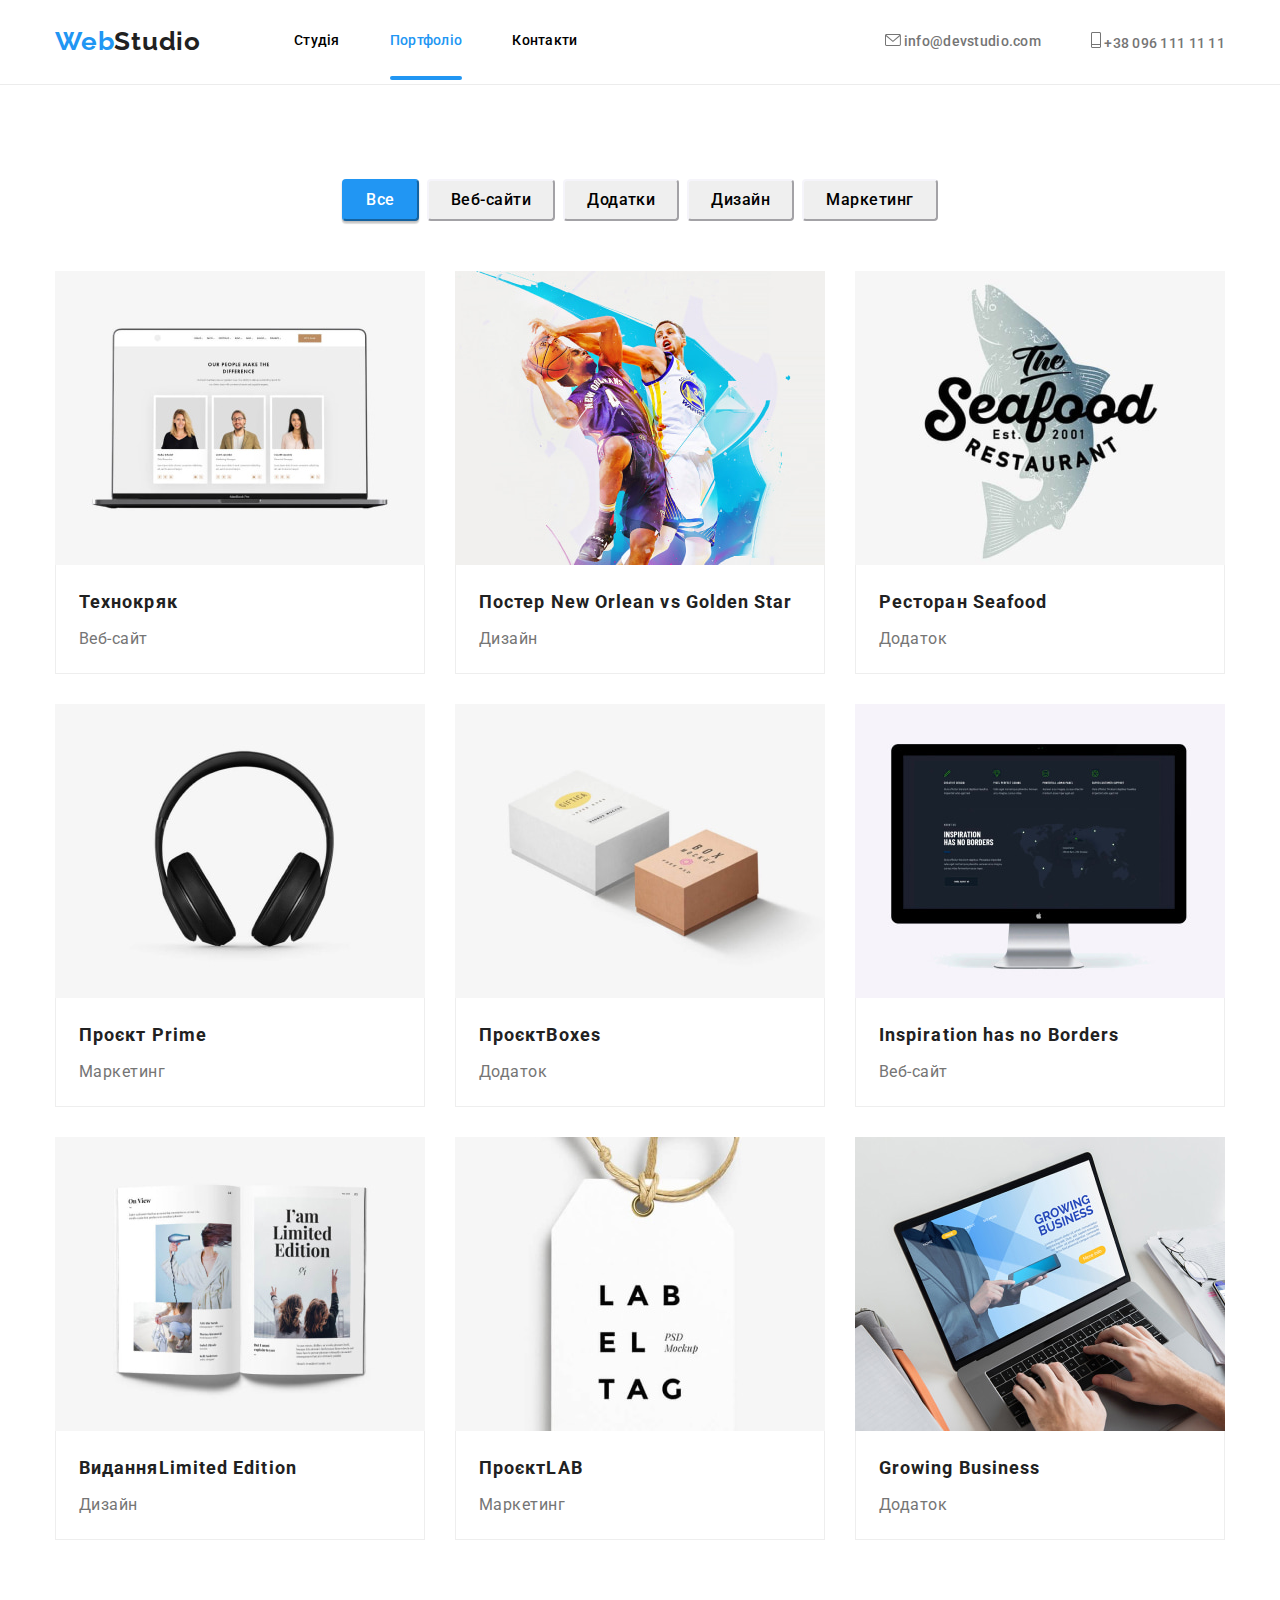
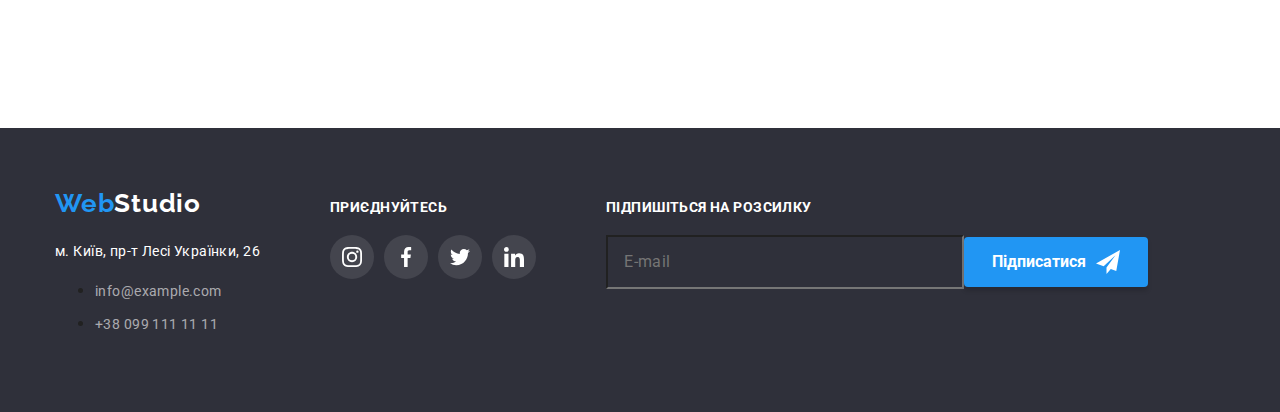
==== commit a8ca31be: "07" ====
--- a/portfolio.html
+++ b/portfolio.html
@@ -22,10 +22,8 @@
     <!-- Fonts end -->
 
     <link rel="stylesheet" href="./css/main.min.css" />
-    <link rel="stylesheet" href="./css/style.css" />
 
     <title>WebStudio</title>
-    <link rel="stylesheet" href="./css/style.css" />
   </head>
 
   <body class="body">
